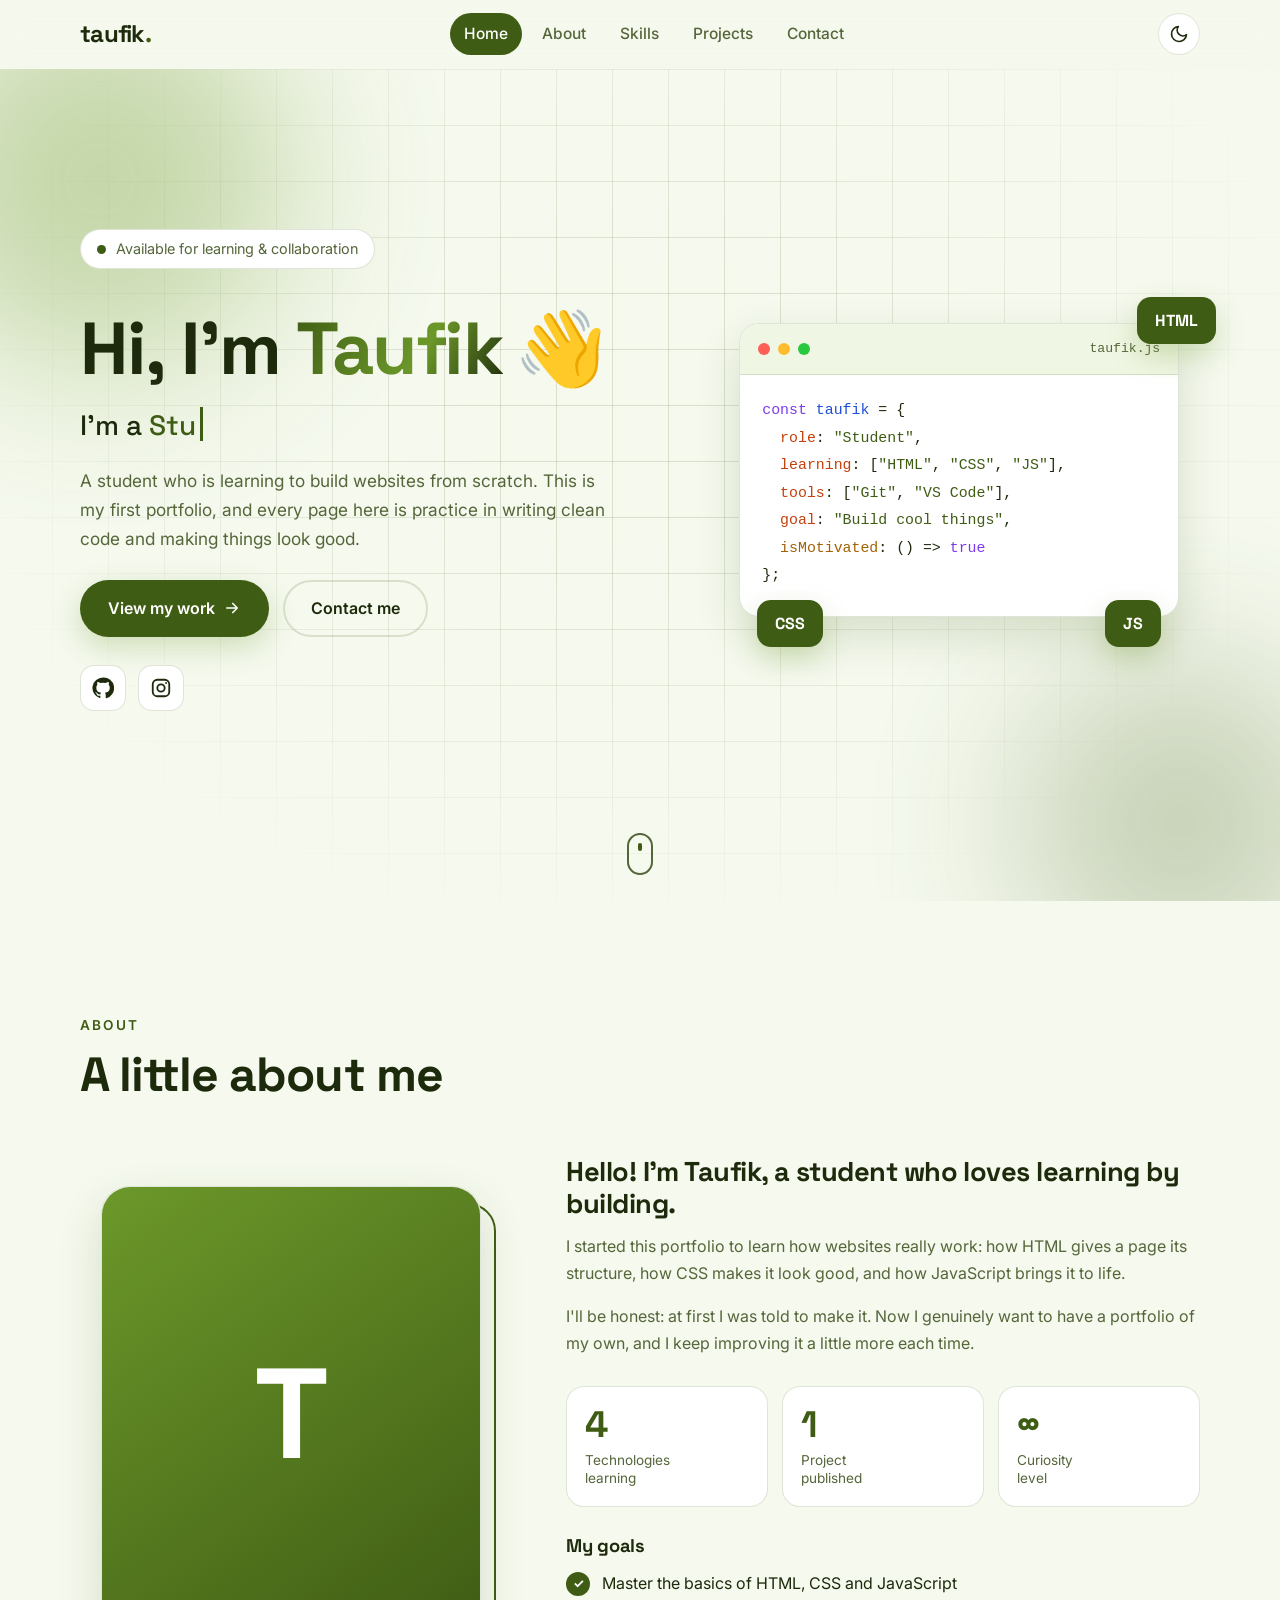
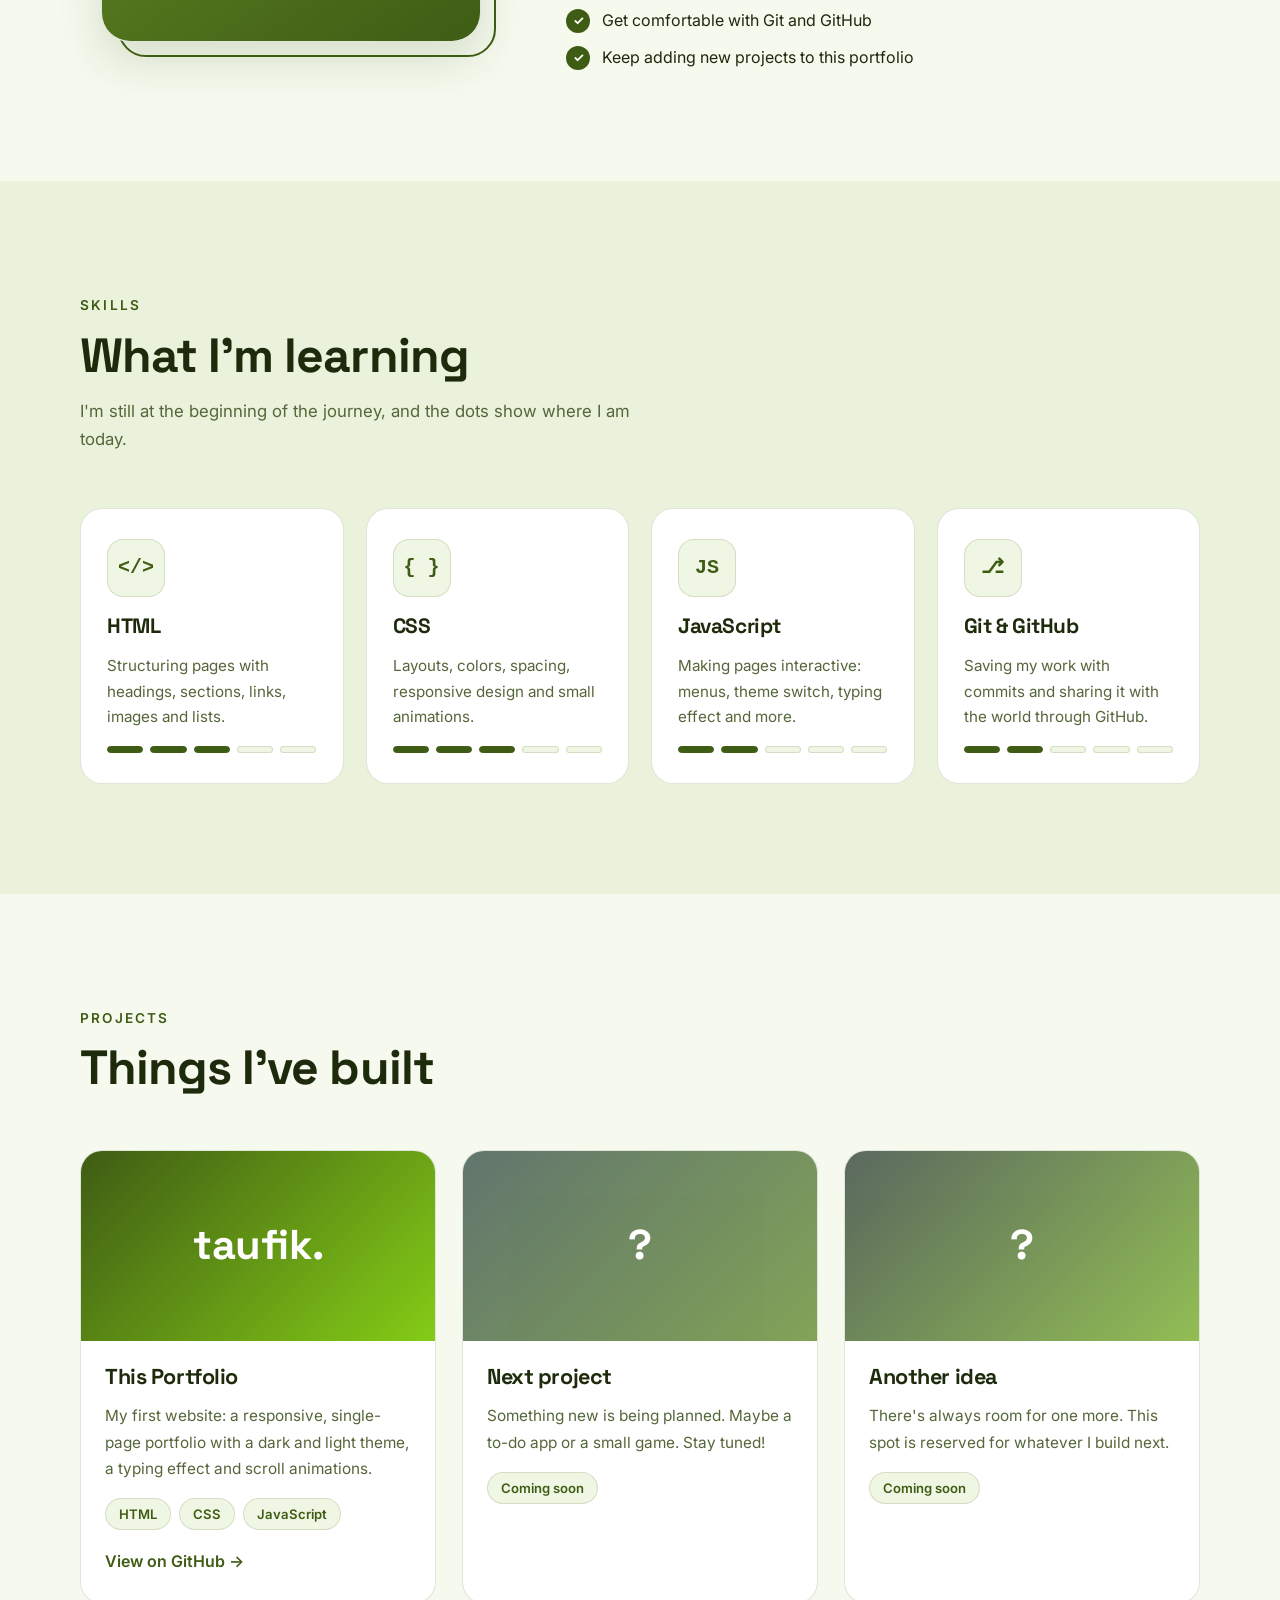
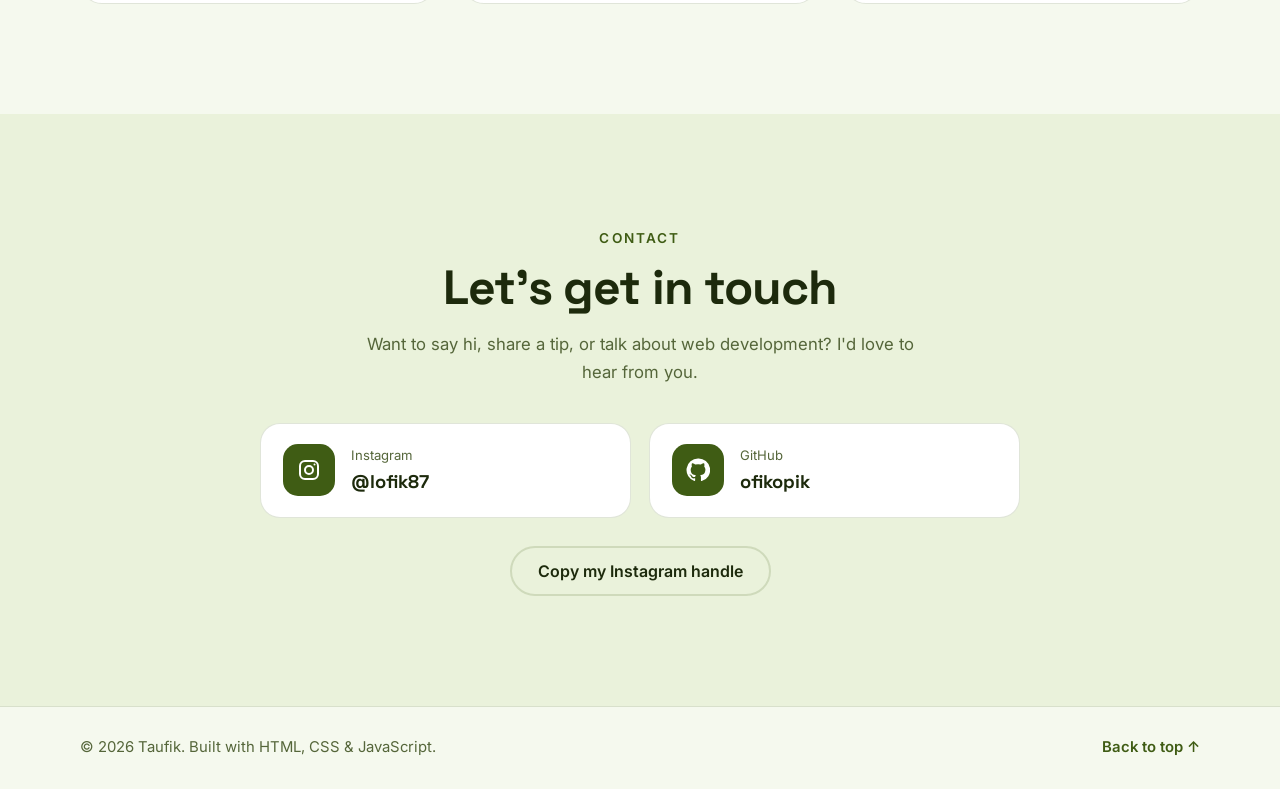
==== index.html @ 2d00301d "Redesign portfolio as a modern single page in English - New sections: Home, About, Skills, Projects," ====
<!DOCTYPE html>
<html lang="en" data-theme="dark">
<head>
    <meta charset="UTF-8">
    <meta name="viewport" content="width=device-width, initial-scale=1.0">
    <meta name="description" content="Taufik's portfolio: a student learning web development with HTML, CSS and JavaScript.">
    <meta name="theme-color" content="#0b1409">
    <title>Taufik | Portfolio</title>

    <link rel="icon" href="data:image/svg+xml,%3Csvg xmlns='http://www.w3.org/2000/svg' viewBox='0 0 100 100'%3E%3Crect width='100' height='100' rx='24' fill='%236c982a'/%3E%3Ctext x='50' y='68' font-size='58' font-family='Arial' font-weight='700' text-anchor='middle' fill='white'%3ET%3C/text%3E%3C/svg%3E">

    <link rel="preconnect" href="https://fonts.googleapis.com">
    <link rel="preconnect" href="https://fonts.gstatic.com" crossorigin>
    <link href="https://fonts.googleapis.com/css2?family=Inter:wght@400;500;600&family=Space+Grotesk:wght@500;600;700&display=swap" rel="stylesheet">

    <!-- Set the saved theme before the page paints, so it does not flash -->
    <script>
        (function () {
            try {
                var saved = localStorage.getItem("theme");
                var prefersLight = window.matchMedia("(prefers-color-scheme: light)").matches;
                var theme = saved || (prefersLight ? "light" : "dark");
                document.documentElement.setAttribute("data-theme", theme);
            } catch (e) {}
        })();
    </script>

    <link rel="stylesheet" href="style.css">
</head>
<body>
    <div class="progress" id="progress" aria-hidden="true"></div>

    <!-- ============ NAVBAR ============ -->
    <header class="navbar" id="navbar">
        <div class="container nav-inner">
            <a href="#home" class="logo">taufik<span>.</span></a>

            <nav class="nav-links" id="navLinks" aria-label="Main navigation">
                <a href="#home" class="nav-link">Home</a>
                <a href="#about" class="nav-link">About</a>
                <a href="#skills" class="nav-link">Skills</a>
                <a href="#projects" class="nav-link">Projects</a>
                <a href="#contact" class="nav-link">Contact</a>
            </nav>

            <div class="nav-actions">
                <button class="icon-btn" id="themeToggle" type="button" aria-label="Switch between dark and light theme">
                    <svg class="icon-sun" viewBox="0 0 24 24" width="20" height="20" fill="none" stroke="currentColor" stroke-width="2" stroke-linecap="round" aria-hidden="true"><circle cx="12" cy="12" r="4"/><path d="M12 2v2M12 20v2M4.9 4.9l1.4 1.4M17.7 17.7l1.4 1.4M2 12h2M20 12h2M4.9 19.1l1.4-1.4M17.7 6.3l1.4-1.4"/></svg>
                    <svg class="icon-moon" viewBox="0 0 24 24" width="20" height="20" fill="none" stroke="currentColor" stroke-width="2" stroke-linecap="round" stroke-linejoin="round" aria-hidden="true"><path d="M21 12.8A9 9 0 1 1 11.2 3a7 7 0 0 0 9.8 9.8z"/></svg>
                </button>
                <button class="icon-btn menu-btn" id="menuBtn" type="button" aria-label="Open menu" aria-expanded="false" aria-controls="navLinks">
                    <span></span><span></span><span></span>
                </button>
            </div>
        </div>
    </header>

    <main>
        <!-- ============ HOME ============ -->
        <section class="hero" id="home">
            <div class="blob blob-1" aria-hidden="true"></div>
            <div class="blob blob-2" aria-hidden="true"></div>

            <div class="container hero-grid">
                <div class="hero-text">
                    <p class="eyebrow reveal"><span class="dot"></span> Available for learning &amp; collaboration</p>
                    <h1 class="reveal" style="--d: .08s">Hi, I'm <span class="grad">Taufik</span><span class="wave" aria-hidden="true">👋</span></h1>
                    <p class="typing-line reveal" style="--d: .16s">
                        I'm a <span class="typed" id="typed" aria-live="off"></span><span class="caret" aria-hidden="true"></span>
                    </p>
                    <p class="lead reveal" style="--d: .24s">
                        A student who is learning to build websites from scratch. This is my first portfolio,
                        and every page here is practice in writing clean code and making things look good.
                    </p>
                    <div class="hero-btns reveal" style="--d: .32s">
                        <a href="#projects" class="btn btn-primary">View my work
                            <svg viewBox="0 0 24 24" width="18" height="18" fill="none" stroke="currentColor" stroke-width="2.2" stroke-linecap="round" stroke-linejoin="round" aria-hidden="true"><path d="M5 12h14M13 6l6 6-6 6"/></svg>
                        </a>
                        <a href="#contact" class="btn btn-ghost">Contact me</a>
                    </div>
                    <div class="socials reveal" style="--d: .4s">
                        <a href="https://github.com/ofikopik" target="_blank" rel="noopener" aria-label="GitHub">
                            <svg viewBox="0 0 24 24" width="22" height="22" fill="currentColor" aria-hidden="true"><path d="M12 .5a11.5 11.5 0 0 0-3.64 22.41c.58.1.79-.25.79-.56v-2c-3.2.7-3.88-1.37-3.88-1.37-.52-1.33-1.28-1.69-1.28-1.69-1.04-.71.08-.7.08-.7 1.16.08 1.77 1.19 1.77 1.19 1.03 1.76 2.7 1.25 3.36.96.1-.75.4-1.25.73-1.54-2.55-.29-5.24-1.28-5.24-5.69 0-1.26.45-2.28 1.19-3.09-.12-.29-.52-1.46.11-3.05 0 0 .97-.31 3.17 1.18a11 11 0 0 1 5.77 0c2.2-1.49 3.17-1.18 3.17-1.18.63 1.59.23 2.76.11 3.05.74.81 1.19 1.83 1.19 3.09 0 4.42-2.69 5.39-5.25 5.68.41.36.78 1.06.78 2.14v3.17c0 .31.21.67.8.56A11.5 11.5 0 0 0 12 .5z"/></svg>
                        </a>
                        <a href="https://www.instagram.com/lofik87" target="_blank" rel="noopener" aria-label="Instagram">
                            <svg viewBox="0 0 24 24" width="22" height="22" fill="none" stroke="currentColor" stroke-width="2" stroke-linecap="round" stroke-linejoin="round" aria-hidden="true"><rect x="3" y="3" width="18" height="18" rx="5"/><circle cx="12" cy="12" r="4"/><circle cx="17.5" cy="6.5" r="1" fill="currentColor" stroke="none"/></svg>
                        </a>
                    </div>
                </div>

                <div class="hero-visual reveal" style="--d: .2s" aria-hidden="true">
                    <div class="code-card">
                        <div class="code-bar">
                            <i></i><i></i><i></i>
                            <span>taufik.js</span>
                        </div>
<pre><code><span class="c-k">const</span> <span class="c-v">taufik</span> = {
  <span class="c-p">role</span>: <span class="c-s">"Student"</span>,
  <span class="c-p">learning</span>: [<span class="c-s">"HTML"</span>, <span class="c-s">"CSS"</span>, <span class="c-s">"JS"</span>],
  <span class="c-p">tools</span>: [<span class="c-s">"Git"</span>, <span class="c-s">"VS Code"</span>],
  <span class="c-p">goal</span>: <span class="c-s">"Build cool things"</span>,
  <span class="c-f">isMotivated</span>: () =&gt; <span class="c-k">true</span>
};</code></pre>
                    </div>
                    <div class="chip chip-1">HTML</div>
                    <div class="chip chip-2">CSS</div>
                    <div class="chip chip-3">JS</div>
                </div>
            </div>

            <a href="#about" class="scroll-hint" aria-label="Scroll to About section">
                <span></span>
            </a>
        </section>

        <!-- ============ ABOUT ============ -->
        <section class="section" id="about">
            <div class="container">
                <header class="section-head reveal">
                    <p class="kicker">About</p>
                    <h2>A little about me</h2>
                </header>

                <div class="about-grid">
                    <div class="about-photo reveal">
                        <div class="photo-frame">
                            <img src="images/taufik.jpeg" alt="Photo of Taufik" id="profilePhoto" width="400" height="480">
                            <div class="photo-fallback" aria-hidden="true">T</div>
                        </div>
                    </div>

                    <div class="about-text reveal" style="--d: .1s">
                        <h3>Hello! I'm Taufik, a student who loves learning by building.</h3>
                        <p>
                            I started this portfolio to learn how websites really work: how HTML gives a page
                            its structure, how CSS makes it look good, and how JavaScript brings it to life.
                        </p>
                        <p>
                            I'll be honest: at first I was told to make it. Now I genuinely want to have a portfolio
                            of my own, and I keep improving it a little more each time.
                        </p>

                        <div class="stats">
                            <div class="stat">
                                <strong data-count="4">0</strong>
                                <span>Technologies<br>learning</span>
                            </div>
                            <div class="stat">
                                <strong data-count="1">0</strong>
                                <span>Project<br>published</span>
                            </div>
                            <div class="stat">
                                <strong>∞</strong>
                                <span>Curiosity<br>level</span>
                            </div>
                        </div>

                        <h4>My goals</h4>
                        <ul class="goals">
                            <li><span class="check">✓</span> Master the basics of HTML, CSS and JavaScript</li>
                            <li><span class="check">✓</span> Get comfortable with Git and GitHub</li>
                            <li><span class="check">✓</span> Keep adding new projects to this portfolio</li>
                        </ul>
                    </div>
                </div>
            </div>
        </section>

        <!-- ============ SKILLS ============ -->
        <section class="section alt" id="skills">
            <div class="container">
                <header class="section-head reveal">
                    <p class="kicker">Skills</p>
                    <h2>What I'm learning</h2>
                    <p class="section-sub">I'm still at the beginning of the journey, and the dots show where I am today.</p>
                </header>

                <div class="skills-grid">
                    <article class="skill-card reveal">
                        <div class="skill-icon">&lt;/&gt;</div>
                        <h3>HTML</h3>
                        <p>Structuring pages with headings, sections, links, images and lists.</p>
                        <div class="level" role="img" aria-label="Level 3 out of 5">
                            <i class="on"></i><i class="on"></i><i class="on"></i><i></i><i></i>
                        </div>
                    </article>
                    <article class="skill-card reveal" style="--d: .08s">
                        <div class="skill-icon">{ }</div>
                        <h3>CSS</h3>
                        <p>Layouts, colors, spacing, responsive design and small animations.</p>
                        <div class="level" role="img" aria-label="Level 3 out of 5">
                            <i class="on"></i><i class="on"></i><i class="on"></i><i></i><i></i>
                        </div>
                    </article>
                    <article class="skill-card reveal" style="--d: .16s">
                        <div class="skill-icon">JS</div>
                        <h3>JavaScript</h3>
                        <p>Making pages interactive: menus, theme switch, typing effect and more.</p>
                        <div class="level" role="img" aria-label="Level 2 out of 5">
                            <i class="on"></i><i class="on"></i><i></i><i></i><i></i>
                        </div>
                    </article>
                    <article class="skill-card reveal" style="--d: .24s">
                        <div class="skill-icon">⎇</div>
                        <h3>Git &amp; GitHub</h3>
                        <p>Saving my work with commits and sharing it with the world through GitHub.</p>
                        <div class="level" role="img" aria-label="Level 2 out of 5">
                            <i class="on"></i><i class="on"></i><i></i><i></i><i></i>
                        </div>
                    </article>
                </div>
            </div>
        </section>

        <!-- ============ PROJECTS ============ -->
        <section class="section" id="projects">
            <div class="container">
                <header class="section-head reveal">
                    <p class="kicker">Projects</p>
                    <h2>Things I've built</h2>
                </header>

                <div class="projects-grid">
                    <article class="project-card reveal">
                        <div class="project-thumb thumb-1" aria-hidden="true">
                            <span>taufik.</span>
                        </div>
                        <div class="project-body">
                            <h3>This Portfolio</h3>
                            <p>My first website: a responsive, single-page portfolio with a dark and light theme, a typing effect and scroll animations.</p>
                            <ul class="tags">
                                <li>HTML</li><li>CSS</li><li>JavaScript</li>
                            </ul>
                            <a class="link-arrow" href="https://github.com/ofikopik/latihan-membuat-portofolio-sediri" target="_blank" rel="noopener">
                                View on GitHub <span aria-hidden="true">→</span>
                            </a>
                        </div>
                    </article>

                    <article class="project-card soon reveal" style="--d: .1s">
                        <div class="project-thumb thumb-2" aria-hidden="true"><span>?</span></div>
                        <div class="project-body">
                            <h3>Next project</h3>
                            <p>Something new is being planned. Maybe a to-do app or a small game. Stay tuned!</p>
                            <ul class="tags"><li>Coming soon</li></ul>
                        </div>
                    </article>

                    <article class="project-card soon reveal" style="--d: .2s">
                        <div class="project-thumb thumb-3" aria-hidden="true"><span>?</span></div>
                        <div class="project-body">
                            <h3>Another idea</h3>
                            <p>There's always room for one more. This spot is reserved for whatever I build next.</p>
                            <ul class="tags"><li>Coming soon</li></ul>
                        </div>
                    </article>
                </div>
            </div>
        </section>

        <!-- ============ CONTACT ============ -->
        <section class="section alt" id="contact">
            <div class="container">
                <div class="contact-box reveal">
                    <p class="kicker">Contact</p>
                    <h2>Let's get in touch</h2>
                    <p class="section-sub">Want to say hi, share a tip, or talk about web development? I'd love to hear from you.</p>

                    <div class="contact-cards">
                        <a class="contact-card" href="https://www.instagram.com/lofik87" target="_blank" rel="noopener">
                            <span class="contact-ico">
                                <svg viewBox="0 0 24 24" width="24" height="24" fill="none" stroke="currentColor" stroke-width="2" stroke-linecap="round" stroke-linejoin="round" aria-hidden="true"><rect x="3" y="3" width="18" height="18" rx="5"/><circle cx="12" cy="12" r="4"/><circle cx="17.5" cy="6.5" r="1" fill="currentColor" stroke="none"/></svg>
                            </span>
                            <span><small>Instagram</small><strong>@lofik87</strong></span>
                        </a>
                        <a class="contact-card" href="https://github.com/ofikopik" target="_blank" rel="noopener">
                            <span class="contact-ico">
                                <svg viewBox="0 0 24 24" width="24" height="24" fill="currentColor" aria-hidden="true"><path d="M12 .5a11.5 11.5 0 0 0-3.64 22.41c.58.1.79-.25.79-.56v-2c-3.2.7-3.88-1.37-3.88-1.37-.52-1.33-1.28-1.69-1.28-1.69-1.04-.71.08-.7.08-.7 1.16.08 1.77 1.19 1.77 1.19 1.03 1.76 2.7 1.25 3.36.96.1-.75.4-1.25.73-1.54-2.55-.29-5.24-1.28-5.24-5.69 0-1.26.45-2.28 1.19-3.09-.12-.29-.52-1.46.11-3.05 0 0 .97-.31 3.17 1.18a11 11 0 0 1 5.77 0c2.2-1.49 3.17-1.18 3.17-1.18.63 1.59.23 2.76.11 3.05.74.81 1.19 1.83 1.19 3.09 0 4.42-2.69 5.39-5.25 5.68.41.36.78 1.06.78 2.14v3.17c0 .31.21.67.8.56A11.5 11.5 0 0 0 12 .5z"/></svg>
                            </span>
                            <span><small>GitHub</small><strong>ofikopik</strong></span>
                        </a>
                    </div>

                    <button class="btn btn-ghost" id="copyBtn" type="button" data-copy="@lofik87">Copy my Instagram handle</button>
                </div>
            </div>
        </section>
    </main>

    <!-- ============ FOOTER ============ -->
    <footer class="footer">
        <div class="container footer-inner">
            <p>© <span id="year">2026</span> Taufik. Built with HTML, CSS &amp; JavaScript.</p>
            <a href="#home">Back to top ↑</a>
        </div>
    </footer>

    <button class="to-top" id="toTop" type="button" aria-label="Back to top">↑</button>
    <div class="toast" id="toast" role="status" aria-live="polite"></div>

    <script src="script.js"></script>
</body>
</html>
---- style.css ----
/* =========================================================
   Taufik's Portfolio - style.css
   Edit the colors in :root to change the whole look.
   ========================================================= */

/* ---------- Theme colors ---------- */
:root,
:root[data-theme="dark"] {
    --bg: #0b1409;
    --bg-alt: #0f1a0d;
    --surface: #142111;
    --surface-2: #1a2b16;
    --border: rgba(163, 230, 53, 0.14);
    --text: #e9f1dd;
    --muted: #9db387;
    --accent: #a3e635;
    --accent-strong: #84cc16;
    --on-accent: #10200a;
    --shadow: 0 18px 50px rgba(0, 0, 0, 0.45);
    --glow: rgba(163, 230, 53, 0.22);
    color-scheme: dark;
}

:root[data-theme="light"] {
    --bg: #f5f9ee;
    --bg-alt: #eaf2db;
    --surface: #ffffff;
    --surface-2: #f0f6e4;
    --border: rgba(63, 92, 20, 0.16);
    --text: #1d2a0c;
    --muted: #55663a;
    --accent: #3f5c14;
    --accent-strong: #6c982a;
    --on-accent: #ffffff;
    --shadow: 0 18px 44px rgba(63, 92, 20, 0.16);
    --glow: rgba(108, 152, 42, 0.28);
    color-scheme: light;
}

/* ---------- Base ---------- */
*,
*::before,
*::after {
    box-sizing: border-box;
}

html {
    scroll-behavior: smooth;
    scroll-padding-top: 76px;
}

body {
    margin: 0;
    font-family: "Inter", system-ui, -apple-system, "Segoe UI", Arial, sans-serif;
    background: var(--bg);
    color: var(--text);
    line-height: 1.7;
    transition: background 0.3s, color 0.3s;
    overflow-x: hidden;
}

h1, h2, h3, h4 {
    font-family: "Space Grotesk", "Inter", system-ui, sans-serif;
    line-height: 1.15;
    margin: 0 0 14px;
    letter-spacing: -0.02em;
}

p { margin: 0 0 16px; }
a { color: inherit; }
img { max-width: 100%; display: block; }

.container {
    width: min(1120px, 100% - 40px);
    margin-inline: auto;
}

:focus-visible {
    outline: 3px solid var(--accent);
    outline-offset: 3px;
    border-radius: 6px;
}

/* ---------- Scroll progress ---------- */
.progress {
    position: fixed;
    top: 0;
    left: 0;
    height: 3px;
    width: 0;
    background: linear-gradient(90deg, var(--accent-strong), var(--accent));
    z-index: 100;
}

/* ---------- Navbar ---------- */
.navbar {
    position: sticky;
    top: 0;
    z-index: 50;
    background: color-mix(in srgb, var(--bg) 78%, transparent);
    backdrop-filter: blur(14px);
    -webkit-backdrop-filter: blur(14px);
    border-bottom: 1px solid transparent;
    transition: border-color 0.3s, box-shadow 0.3s;
}

.navbar.scrolled {
    border-bottom-color: var(--border);
    box-shadow: 0 8px 30px rgba(0, 0, 0, 0.12);
}

.nav-inner {
    display: flex;
    align-items: center;
    justify-content: space-between;
    height: 68px;
}

.logo {
    font-family: "Space Grotesk", sans-serif;
    font-size: 1.5rem;
    font-weight: 700;
    text-decoration: none;
    letter-spacing: -0.03em;
}

.logo span { color: var(--accent); }

.nav-links {
    display: flex;
    gap: 6px;
}

.nav-link {
    position: relative;
    text-decoration: none;
    color: var(--muted);
    font-weight: 500;
    font-size: 0.97rem;
    padding: 8px 14px;
    border-radius: 999px;
    transition: color 0.2s, background 0.2s;
}

.nav-link:hover { color: var(--text); }

.nav-link.active {
    color: var(--on-accent);
    background: var(--accent);
}

.nav-actions {
    display: flex;
    align-items: center;
    gap: 8px;
}

.icon-btn {
    width: 42px;
    height: 42px;
    display: grid;
    place-items: center;
    border-radius: 50%;
    border: 1px solid var(--border);
    background: var(--surface);
    color: var(--text);
    cursor: pointer;
    transition: transform 0.2s, background 0.2s;
}

.icon-btn:hover { transform: rotate(12deg) scale(1.06); }

[data-theme="dark"] .icon-moon,
[data-theme="light"] .icon-sun { display: none; }

.menu-btn {
    display: none;
    flex-direction: column;
    gap: 4px;
    padding: 0;
}

.menu-btn span {
    display: block;
    width: 18px;
    height: 2px;
    background: currentColor;
    border-radius: 2px;
    transition: transform 0.3s, opacity 0.3s;
}

.menu-btn[aria-expanded="true"] span:nth-child(1) { transform: translateY(6px) rotate(45deg); }
.menu-btn[aria-expanded="true"] span:nth-child(2) { opacity: 0; }
.menu-btn[aria-expanded="true"] span:nth-child(3) { transform: translateY(-6px) rotate(-45deg); }

/* ---------- Buttons ---------- */
.btn {
    display: inline-flex;
    align-items: center;
    gap: 8px;
    padding: 13px 26px;
    border-radius: 999px;
    font-weight: 600;
    font-size: 1rem;
    text-decoration: none;
    border: 2px solid transparent;
    cursor: pointer;
    font-family: inherit;
    transition: transform 0.2s, box-shadow 0.2s, background 0.2s;
}

.btn:hover { transform: translateY(-3px); }

.btn-primary {
    background: var(--accent);
    color: var(--on-accent);
    box-shadow: 0 10px 28px var(--glow);
}

.btn-primary:hover { box-shadow: 0 14px 34px var(--glow); }

.btn-ghost {
    background: transparent;
    color: var(--text);
    border-color: var(--border);
}

.btn-ghost:hover { background: var(--surface); border-color: var(--accent); }

/* ---------- Hero ---------- */
.hero {
    position: relative;
    min-height: calc(100vh - 68px);
    display: flex;
    align-items: center;
    padding: 60px 0 90px;
    overflow: hidden;
    background-image:
        linear-gradient(var(--border) 1px, transparent 1px),
        linear-gradient(90deg, var(--border) 1px, transparent 1px);
    background-size: 56px 56px;
    background-position: center top;
}

.hero::before {
    content: "";
    position: absolute;
    inset: 0;
    background: radial-gradient(ellipse at 50% 40%, transparent 20%, var(--bg) 78%);
    pointer-events: none;
}

.blob {
    position: absolute;
    border-radius: 50%;
    filter: blur(80px);
    opacity: 0.55;
    animation: drift 14s ease-in-out infinite alternate;
}

.blob-1 { width: 380px; height: 380px; background: var(--accent-strong); top: -80px; left: -90px; opacity: 0.35; }
.blob-2 { width: 320px; height: 320px; background: var(--accent); bottom: -80px; right: -60px; opacity: 0.25; animation-delay: -6s; }

@keyframes drift {
    from { transform: translate(0, 0) scale(1); }
    to   { transform: translate(40px, 30px) scale(1.12); }
}

.hero-grid {
    position: relative;
    z-index: 1;
    display: grid;
    grid-template-columns: 1.1fr 0.9fr;
    gap: 50px;
    align-items: center;
}

.eyebrow {
    display: inline-flex;
    align-items: center;
    gap: 10px;
    padding: 7px 16px;
    border-radius: 999px;
    background: var(--surface);
    border: 1px solid var(--border);
    font-size: 0.9rem;
    color: var(--muted);
}

.dot {
    width: 9px;
    height: 9px;
    border-radius: 50%;
    background: var(--accent);
    box-shadow: 0 0 0 0 var(--glow);
    animation: pulse 2s infinite;
}

@keyframes pulse {
    70%  { box-shadow: 0 0 0 10px transparent; }
    100% { box-shadow: 0 0 0 0 transparent; }
}

.hero h1 {
    font-size: clamp(2.6rem, 6.4vw, 4.6rem);
    margin: 22px 0 10px;
}

.grad {
    background: linear-gradient(120deg, var(--accent), var(--accent-strong) 60%, var(--text));
    -webkit-background-clip: text;
    background-clip: text;
    -webkit-text-fill-color: transparent;
}

.wave {
    display: inline-block;
    margin-left: 12px;
    transform-origin: 70% 70%;
    animation: wave 2.4s ease-in-out infinite;
}

@keyframes wave {
    0%, 60%, 100% { transform: rotate(0); }
    10%, 30% { transform: rotate(16deg); }
    20%, 40% { transform: rotate(-10deg); }
    50% { transform: rotate(10deg); }
}

.typing-line {
    font-family: "Space Grotesk", sans-serif;
    font-size: clamp(1.25rem, 3vw, 1.75rem);
    font-weight: 500;
    min-height: 2.2rem;
}

.typed { color: var(--accent); }

.caret {
    display: inline-block;
    width: 3px;
    height: 1.2em;
    margin-left: 4px;
    vertical-align: -0.2em;
    background: var(--accent);
    animation: blink 1s steps(1) infinite;
}

@keyframes blink { 50% { opacity: 0; } }

.lead {
    max-width: 540px;
    color: var(--muted);
    font-size: 1.08rem;
}

.hero-btns {
    display: flex;
    flex-wrap: wrap;
    gap: 14px;
    margin: 26px 0 28px;
}

.socials { display: flex; gap: 12px; }

.socials a {
    width: 46px;
    height: 46px;
    display: grid;
    place-items: center;
    border-radius: 14px;
    background: var(--surface);
    border: 1px solid var(--border);
    color: var(--text);
    transition: transform 0.2s, color 0.2s, border-color 0.2s;
}

.socials a:hover {
    transform: translateY(-4px);
    color: var(--accent);
    border-color: var(--accent);
}

/* Hero visual: code card */
.hero-visual {
    position: relative;
    display: grid;
    place-items: center;
}

.code-card {
    width: min(440px, 100%);
    background: var(--surface);
    border: 1px solid var(--border);
    border-radius: 20px;
    box-shadow: var(--shadow);
    overflow: hidden;
    animation: float 6s ease-in-out infinite;
}

@keyframes float {
    50% { transform: translateY(-14px); }
}

.code-bar {
    display: flex;
    align-items: center;
    gap: 8px;
    padding: 14px 18px;
    background: var(--surface-2);
    border-bottom: 1px solid var(--border);
}

.code-bar i {
    width: 12px;
    height: 12px;
    border-radius: 50%;
    background: #ff5f57;
}
.code-bar i:nth-child(2) { background: #febc2e; }
.code-bar i:nth-child(3) { background: #28c840; }

.code-bar span {
    margin-left: auto;
    font-size: 0.82rem;
    color: var(--muted);
    font-family: ui-monospace, "SFMono-Regular", Consolas, monospace;
}

.code-card pre {
    margin: 0;
    padding: 22px 22px 26px;
    overflow-x: auto;
    font-family: ui-monospace, "SFMono-Regular", Consolas, monospace;
    font-size: 0.93rem;
    line-height: 1.85;
    color: var(--text);
}

.c-k { color: #c792ea; }
.c-v { color: #82aaff; }
.c-p { color: #f78c6c; }
.c-s { color: var(--accent); }
.c-f { color: #ffcb6b; }

[data-theme="light"] .c-k { color: #7c3aed; }
[data-theme="light"] .c-v { color: #1d4ed8; }
[data-theme="light"] .c-p { color: #c2410c; }
[data-theme="light"] .c-f { color: #a16207; }

.chip {
    position: absolute;
    padding: 10px 18px;
    border-radius: 14px;
    background: var(--accent);
    color: var(--on-accent);
    font-weight: 700;
    font-family: "Space Grotesk", sans-serif;
    box-shadow: 0 12px 28px var(--glow);
    animation: float 5s ease-in-out infinite;
}

.chip-1 { top: -26px; right: -16px; }
.chip-2 { bottom: -30px; left: 8%; animation-delay: -1.5s; }
.chip-3 { bottom: -30px; right: 8%; animation-delay: -3s; }

.scroll-hint {
    position: absolute;
    bottom: 26px;
    left: 50%;
    z-index: 1;
    width: 26px;
    height: 42px;
    margin-left: -13px;
    border: 2px solid var(--muted);
    border-radius: 14px;
}

.scroll-hint span {
    position: absolute;
    top: 8px;
    left: 50%;
    width: 4px;
    height: 8px;
    margin-left: -2px;
    background: var(--accent);
    border-radius: 2px;
    animation: scrollDot 1.8s infinite;
}

@keyframes scrollDot {
    0%   { transform: translateY(0); opacity: 1; }
    80%  { transform: translateY(14px); opacity: 0; }
    100% { opacity: 0; }
}

/* ---------- Sections ---------- */
.section { padding: 110px 0; }
.section.alt { background: var(--bg-alt); }

.section-head { margin-bottom: 54px; }

.kicker {
    display: inline-block;
    margin-bottom: 10px;
    font-size: 0.85rem;
    font-weight: 600;
    letter-spacing: 0.16em;
    text-transform: uppercase;
    color: var(--accent);
}

.section-head h2,
.contact-box h2 {
    font-size: clamp(2rem, 4.4vw, 3rem);
}

.section-sub {
    color: var(--muted);
    max-width: 560px;
    font-size: 1.05rem;
}

/* ---------- About ---------- */
.about-grid {
    display: grid;
    grid-template-columns: 0.8fr 1.2fr;
    gap: 64px;
    align-items: center;
}

.photo-frame {
    position: relative;
    width: min(380px, 100%);
    aspect-ratio: 5 / 6;
    margin-inline: auto;
    border-radius: 28px;
    background: var(--surface);
    border: 1px solid var(--border);
    box-shadow: var(--shadow);
}

.photo-frame::before {
    content: "";
    position: absolute;
    inset: 0;
    transform: translate(16px, 16px);
    border: 2px solid var(--accent);
    border-radius: 28px;
    z-index: -1;
    transition: transform 0.3s;
}

.photo-frame:hover::before { transform: translate(8px, 8px); }

.photo-frame img {
    width: 100%;
    height: 100%;
    object-fit: cover;
    border-radius: 28px;
}

.photo-fallback {
    display: none;
    position: absolute;
    inset: 0;
    place-items: center;
    border-radius: 28px;
    font-family: "Space Grotesk", sans-serif;
    font-size: 8rem;
    font-weight: 700;
    color: var(--on-accent);
    background: linear-gradient(145deg, var(--accent-strong), var(--accent));
}

.photo-frame.no-photo img { display: none; }
.photo-frame.no-photo .photo-fallback { display: grid; }

.about-text h3 { font-size: 1.7rem; }
.about-text p { color: var(--muted); }

.stats {
    display: grid;
    grid-template-columns: repeat(3, 1fr);
    gap: 14px;
    margin: 28px 0;
}

.stat {
    padding: 18px;
    background: var(--surface);
    border: 1px solid var(--border);
    border-radius: 18px;
    transition: transform 0.2s, border-color 0.2s;
}

.stat:hover { transform: translateY(-4px); border-color: var(--accent); }

.stat strong {
    display: block;
    font-family: "Space Grotesk", sans-serif;
    font-size: 2.3rem;
    line-height: 1.1;
    color: var(--accent);
}

.stat span {
    display: block;
    margin-top: 6px;
    font-size: 0.85rem;
    line-height: 1.35;
    color: var(--muted);
}

.about-text h4 { font-size: 1.15rem; margin-top: 8px; }

.goals {
    list-style: none;
    margin: 0;
    padding: 0;
    display: grid;
    gap: 10px;
}

.goals li {
    display: flex;
    gap: 12px;
    align-items: flex-start;
    color: var(--text);
}

.check {
    flex-shrink: 0;
    width: 24px;
    height: 24px;
    margin-top: 2px;
    display: grid;
    place-items: center;
    border-radius: 50%;
    background: var(--accent);
    color: var(--on-accent);
    font-size: 0.8rem;
    font-weight: 700;
}

/* ---------- Skills ---------- */
.skills-grid {
    display: grid;
    grid-template-columns: repeat(auto-fit, minmax(240px, 1fr));
    gap: 22px;
}

.skill-card {
    padding: 30px 26px;
    background: var(--surface);
    border: 1px solid var(--border);
    border-radius: 22px;
    transition: transform 0.25s, border-color 0.25s, box-shadow 0.25s;
}

.skill-card:hover {
    transform: translateY(-8px);
    border-color: var(--accent);
    box-shadow: var(--shadow);
}

.skill-icon {
    width: 58px;
    height: 58px;
    display: grid;
    place-items: center;
    margin-bottom: 18px;
    border-radius: 16px;
    background: var(--surface-2);
    border: 1px solid var(--border);
    color: var(--accent);
    font-family: ui-monospace, Consolas, monospace;
    font-size: 1.25rem;
    font-weight: 700;
}

.skill-card h3 { font-size: 1.3rem; }
.skill-card p { color: var(--muted); font-size: 0.95rem; }

.level { display: flex; gap: 7px; margin-top: 6px; }

.level i {
    width: 100%;
    height: 7px;
    border-radius: 99px;
    background: var(--surface-2);
    border: 1px solid var(--border);
}

.level i.on {
    background: var(--accent);
    border-color: var(--accent);
}

/* ---------- Projects ---------- */
.projects-grid {
    display: grid;
    grid-template-columns: repeat(auto-fit, minmax(290px, 1fr));
    gap: 26px;
}

.project-card {
    overflow: hidden;
    background: var(--surface);
    border: 1px solid var(--border);
    border-radius: 22px;
    transition: transform 0.25s, border-color 0.25s, box-shadow 0.25s;
}

.project-card:hover {
    transform: translateY(-8px);
    border-color: var(--accent);
    box-shadow: var(--shadow);
}

.project-thumb {
    height: 190px;
    display: grid;
    place-items: center;
    font-family: "Space Grotesk", sans-serif;
    font-size: 2.6rem;
    font-weight: 700;
    color: #fff;
}

.thumb-1 { background: linear-gradient(135deg, #3f5c14, #84cc16); }
.thumb-2 { background: linear-gradient(135deg, #1e3a2f, #4d7c0f); }
.thumb-3 { background: linear-gradient(135deg, #14281a, #65a30d); }

.project-card.soon .project-thumb { opacity: 0.7; }

.project-body { padding: 24px 24px 28px; }
.project-body h3 { font-size: 1.35rem; }
.project-body p { color: var(--muted); font-size: 0.96rem; }

.tags {
    display: flex;
    flex-wrap: wrap;
    gap: 8px;
    padding: 0;
    margin: 0 0 18px;
    list-style: none;
}

.tags li {
    padding: 4px 13px;
    border-radius: 99px;
    background: var(--surface-2);
    border: 1px solid var(--border);
    color: var(--accent);
    font-size: 0.82rem;
    font-weight: 600;
}

.link-arrow {
    font-weight: 600;
    text-decoration: none;
    color: var(--accent);
}

.link-arrow span { display: inline-block; transition: transform 0.2s; }
.link-arrow:hover span { transform: translateX(6px); }

/* ---------- Contact ---------- */
.contact-box {
    max-width: 760px;
    margin-inline: auto;
    text-align: center;
}

.contact-box .section-sub { margin-inline: auto; }

.contact-cards {
    display: grid;
    grid-template-columns: repeat(auto-fit, minmax(240px, 1fr));
    gap: 18px;
    margin: 36px 0 28px;
}

.contact-card {
    display: flex;
    align-items: center;
    gap: 16px;
    padding: 20px 22px;
    text-align: left;
    text-decoration: none;
    background: var(--surface);
    border: 1px solid var(--border);
    border-radius: 20px;
    transition: transform 0.2s, border-color 0.2s, box-shadow 0.2s;
}

.contact-card:hover {
    transform: translateY(-5px);
    border-color: var(--accent);
    box-shadow: var(--shadow);
}

.contact-ico {
    width: 52px;
    height: 52px;
    display: grid;
    place-items: center;
    flex-shrink: 0;
    border-radius: 15px;
    background: var(--accent);
    color: var(--on-accent);
}

.contact-card small {
    display: block;
    color: var(--muted);
    font-size: 0.82rem;
}

.contact-card strong {
    font-family: "Space Grotesk", sans-serif;
    font-size: 1.15rem;
}

/* ---------- Footer ---------- */
.footer {
    padding: 28px 0;
    border-top: 1px solid var(--border);
    color: var(--muted);
    font-size: 0.93rem;
}

.footer-inner {
    display: flex;
    flex-wrap: wrap;
    gap: 10px;
    align-items: center;
    justify-content: space-between;
}

.footer p { margin: 0; }
.footer a { text-decoration: none; color: var(--accent); font-weight: 600; }

/* ---------- Back to top + toast ---------- */
.to-top {
    position: fixed;
    right: 22px;
    bottom: 22px;
    width: 48px;
    height: 48px;
    border: none;
    border-radius: 50%;
    background: var(--accent);
    color: var(--on-accent);
    font-size: 1.3rem;
    font-weight: 700;
    cursor: pointer;
    box-shadow: 0 10px 26px var(--glow);
    opacity: 0;
    transform: translateY(20px);
    pointer-events: none;
    transition: opacity 0.3s, transform 0.3s;
    z-index: 40;
}

.to-top.show {
    opacity: 1;
    transform: none;
    pointer-events: auto;
}

.toast {
    position: fixed;
    left: 50%;
    bottom: 26px;
    transform: translate(-50%, 30px);
    padding: 12px 22px;
    border-radius: 999px;
    background: var(--text);
    color: var(--bg);
    font-weight: 600;
    font-size: 0.93rem;
    opacity: 0;
    pointer-events: none;
    transition: opacity 0.3s, transform 0.3s;
    z-index: 60;
}

.toast.show {
    opacity: 1;
    transform: translate(-50%, 0);
}

/* ---------- Scroll reveal ---------- */
.reveal {
    opacity: 0;
    transform: translateY(32px);
    transition: opacity 0.7s ease, transform 0.7s ease;
    transition-delay: var(--d, 0s);
}

.reveal.visible {
    opacity: 1;
    transform: none;
}

/* ---------- Responsive ---------- */
@media (max-width: 900px) {
    .hero-grid,
    .about-grid {
        grid-template-columns: 1fr;
    }

    .hero { padding-top: 40px; }
    .hero-visual { margin-top: 20px; }
    .about-grid { gap: 48px; }
    .section { padding: 84px 0; }
}

@media (max-width: 760px) {
    .menu-btn { display: flex; }

    .nav-links {
        position: absolute;
        top: 68px;
        left: 0;
        right: 0;
        flex-direction: column;
        gap: 4px;
        padding: 14px 20px 22px;
        background: var(--bg);
        border-bottom: 1px solid var(--border);
        box-shadow: 0 20px 30px rgba(0, 0, 0, 0.25);
        transform: translateY(-12px);
        opacity: 0;
        visibility: hidden;
        transition: opacity 0.25s, transform 0.25s, visibility 0.25s;
    }

    .nav-links.open {
        opacity: 1;
        transform: none;
        visibility: visible;
    }

    .nav-link { padding: 12px 16px; font-size: 1.05rem; }
}

@media (max-width: 480px) {
    .stats { grid-template-columns: 1fr; }
    .stat { display: flex; align-items: center; gap: 16px; }
    .stat span { margin-top: 0; }
    .scroll-hint { display: none; }
}

/* Respect people who prefer less motion */
@media (prefers-reduced-motion: reduce) {
    html { scroll-behavior: auto; }

    *,
    *::before,
    *::after {
        animation: none !important;
        transition-duration: 0.01ms !important;
    }

    .reveal { opacity: 1; transform: none; }
}
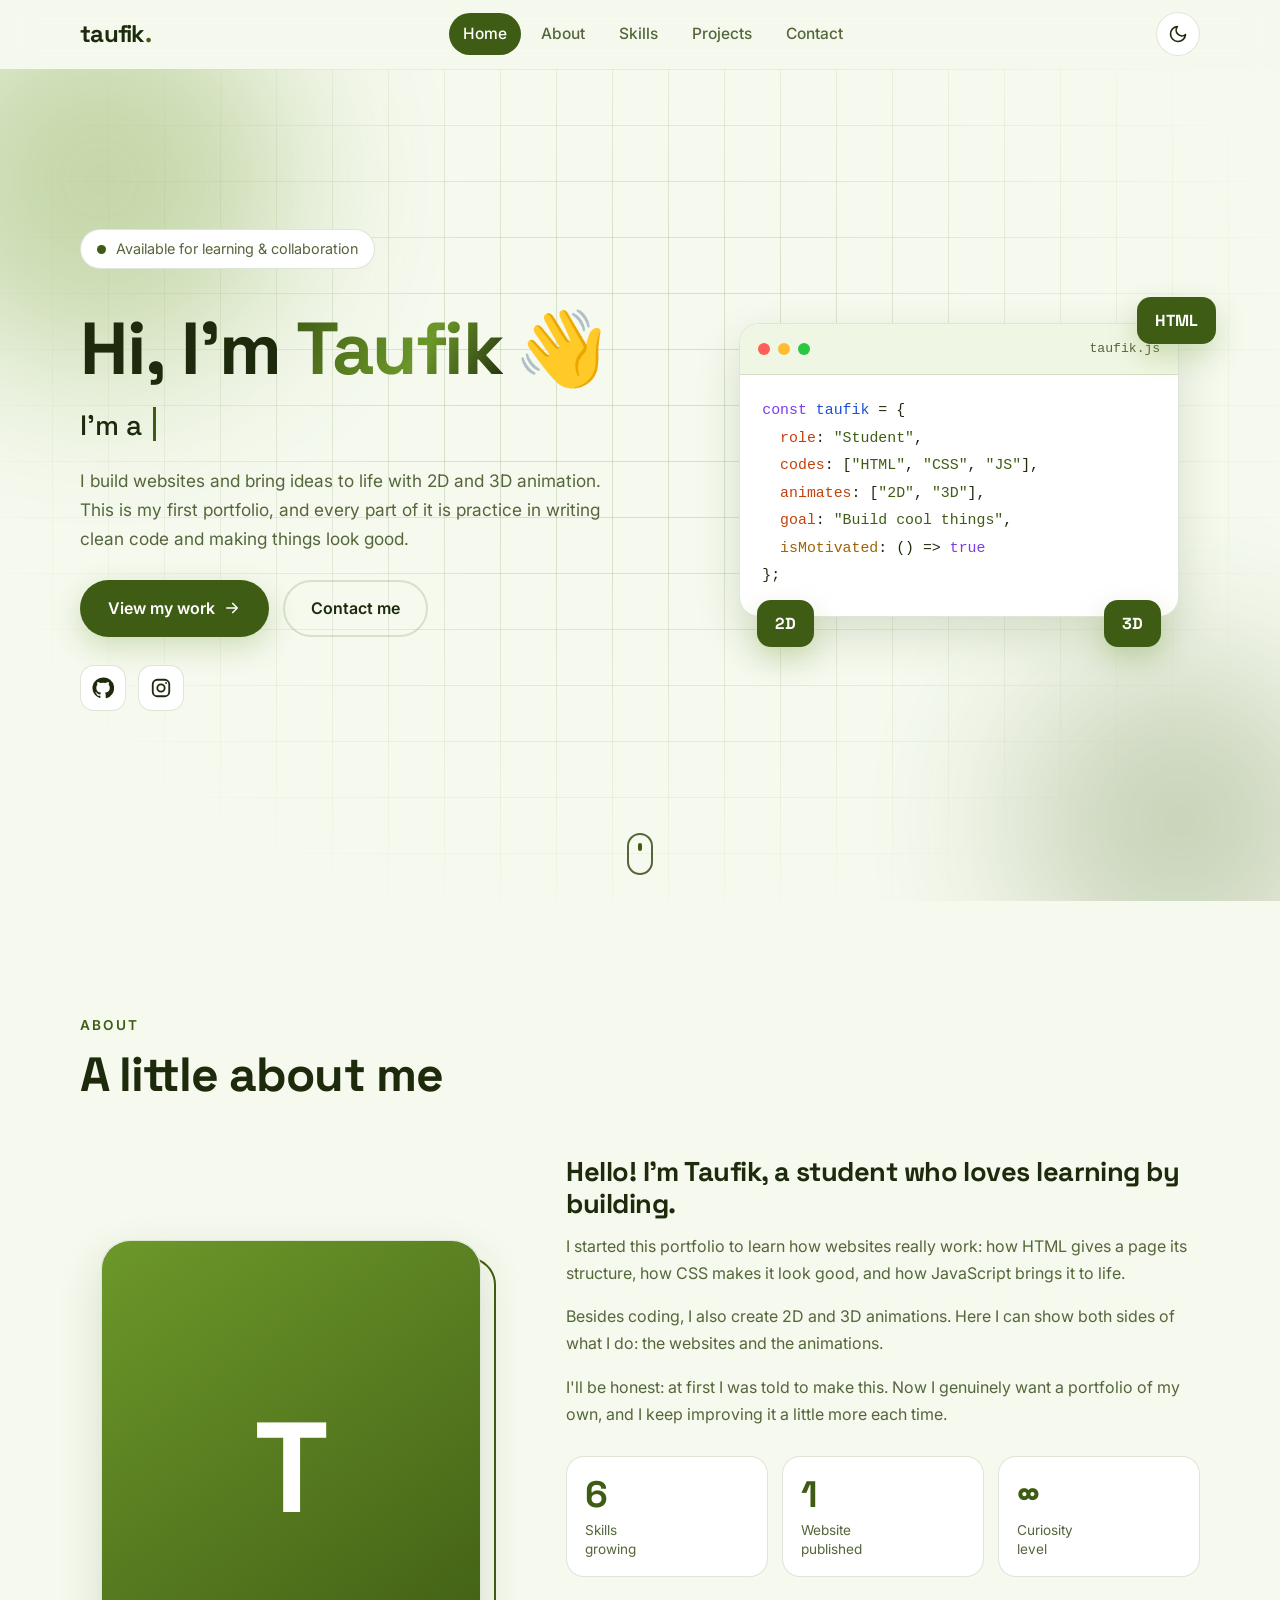
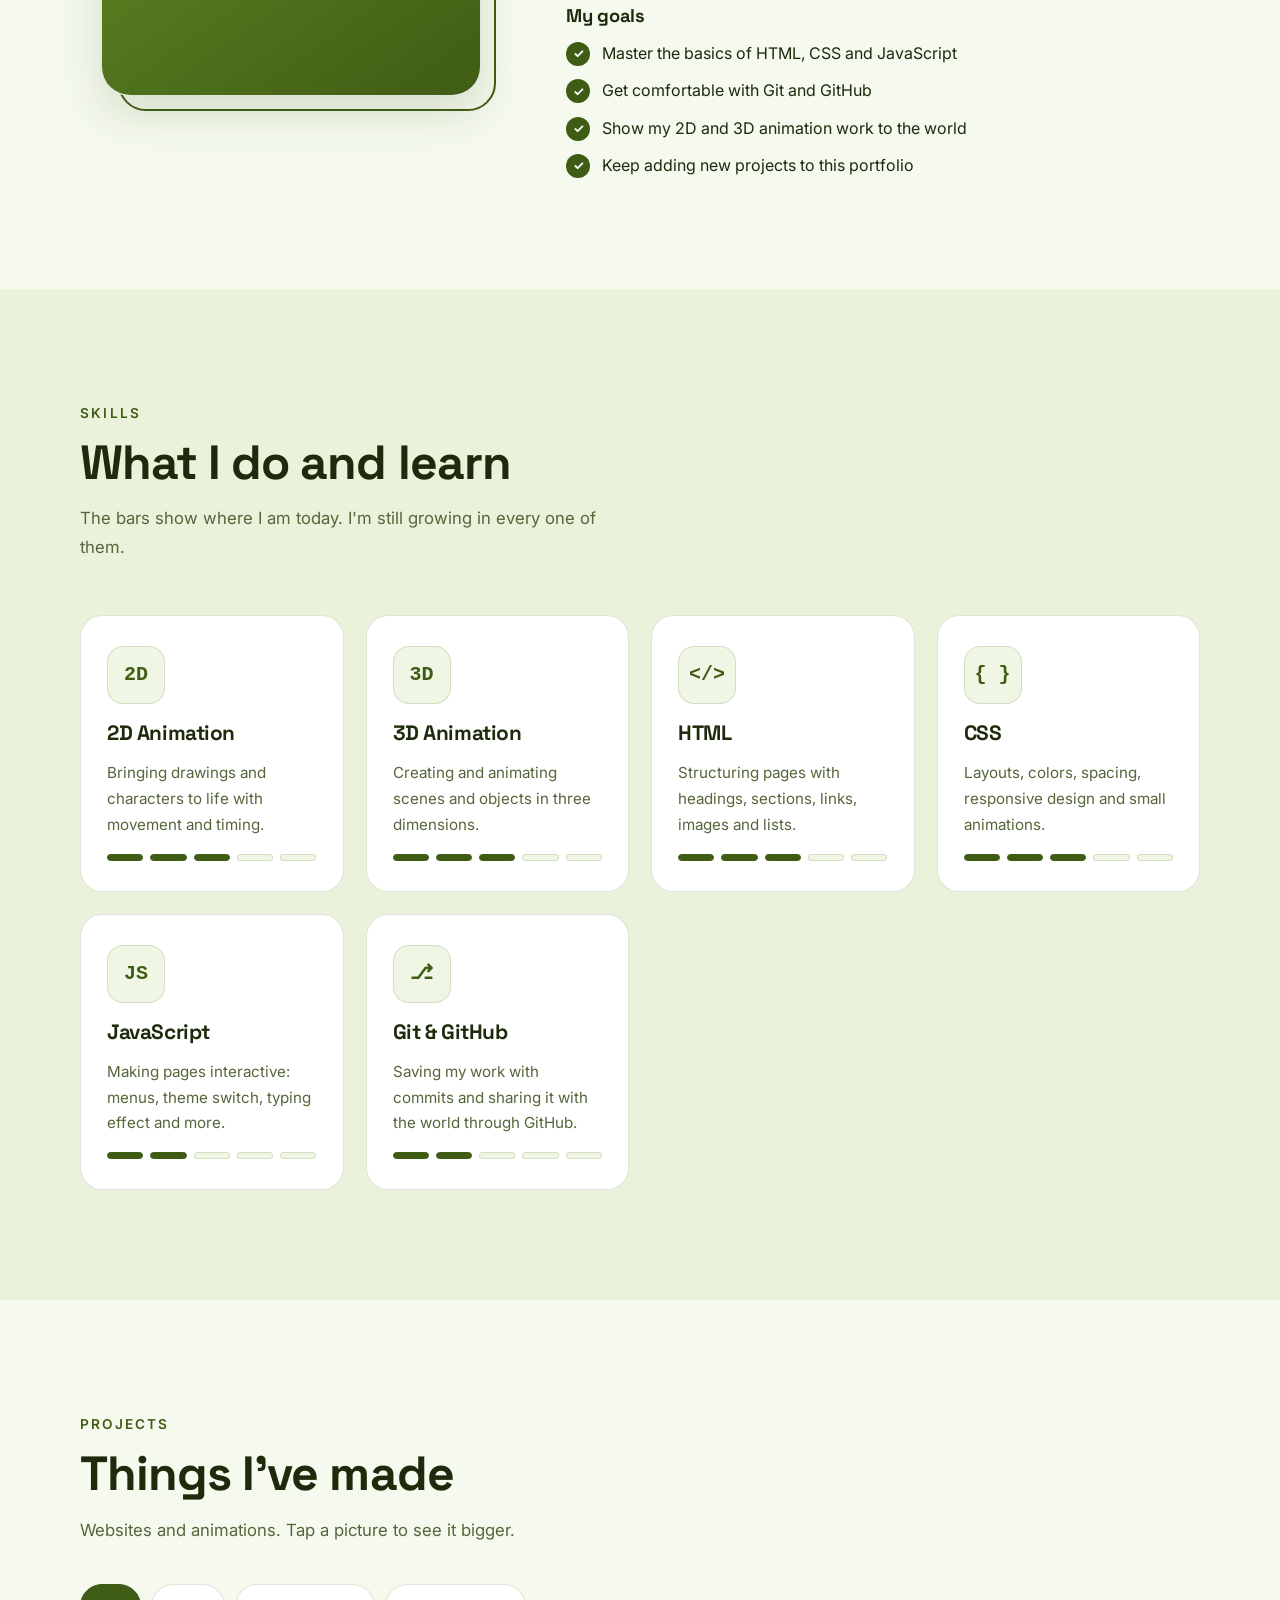
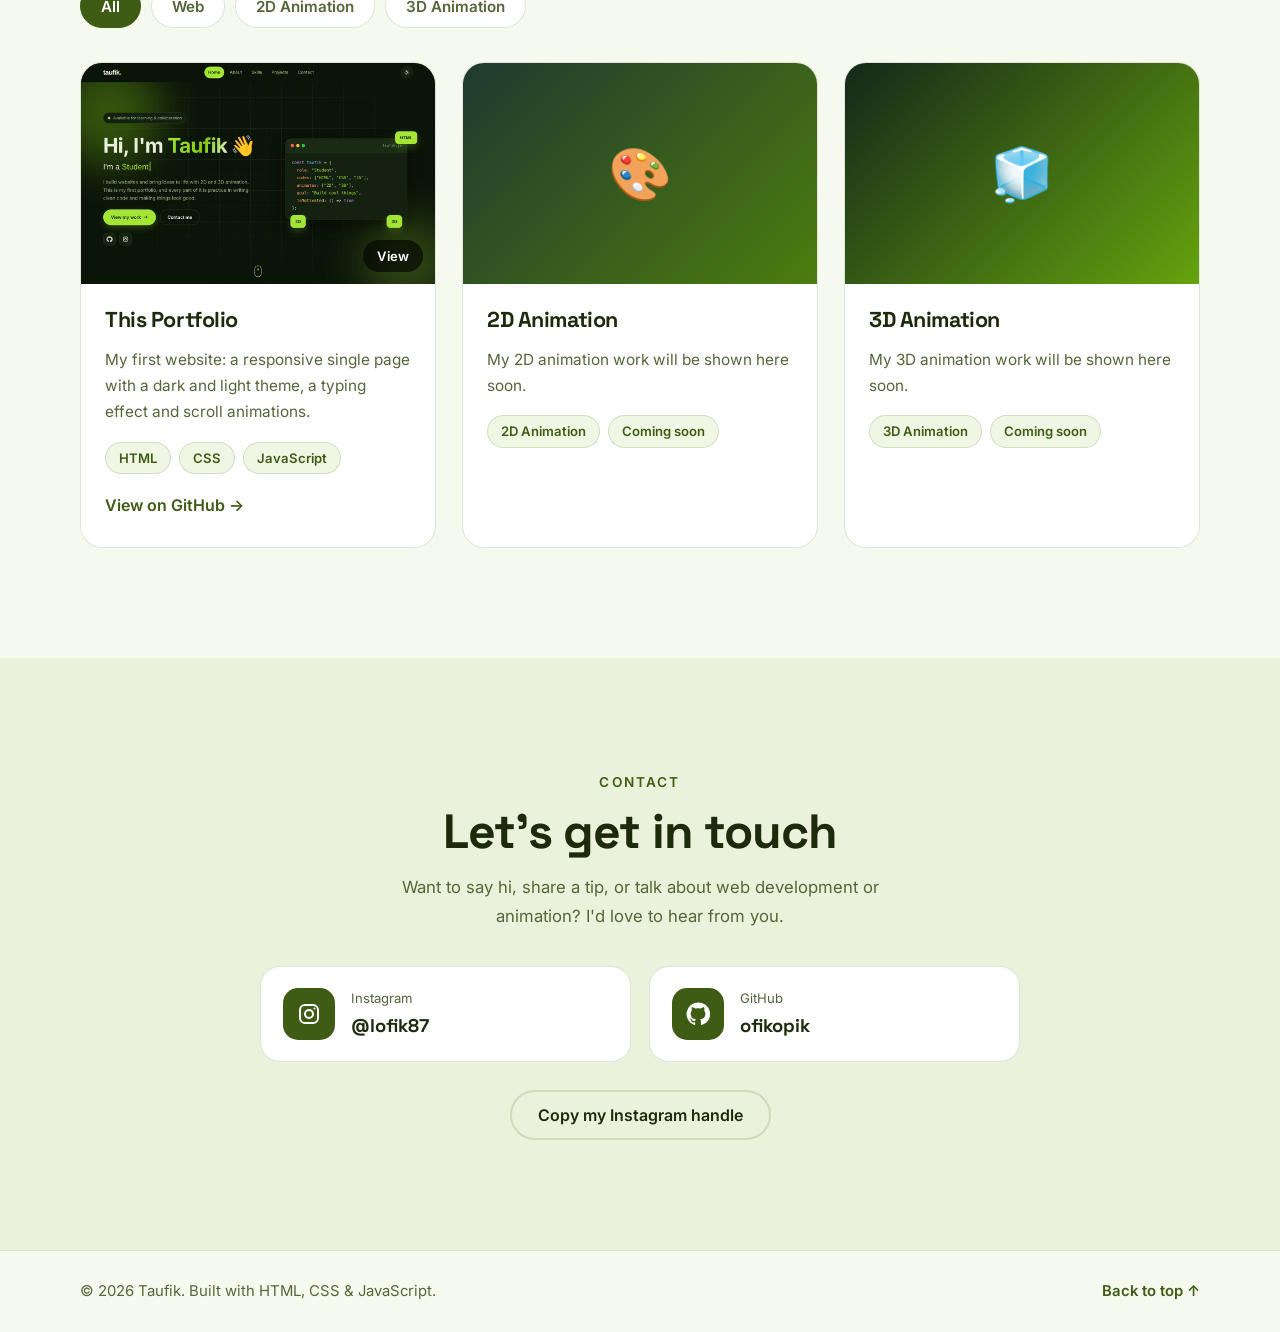
==== commit 61eefc14: "Mobile-friendly layout, animation section and project pictures - Phone: safe-area padding, 44px tap " ====
--- a/index.html
+++ b/index.html
@@ -2,8 +2,8 @@
 <html lang="en" data-theme="dark">
 <head>
     <meta charset="UTF-8">
-    <meta name="viewport" content="width=device-width, initial-scale=1.0">
-    <meta name="description" content="Taufik's portfolio: a student learning web development with HTML, CSS and JavaScript.">
+    <meta name="viewport" content="width=device-width, initial-scale=1.0, viewport-fit=cover">
+    <meta name="description" content="Taufik's portfolio: websites with HTML, CSS and JavaScript, plus 2D and 3D animation.">
     <meta name="theme-color" content="#0b1409">
     <title>Taufik | Portfolio</title>
 
@@ -69,8 +69,9 @@
                         I'm a <span class="typed" id="typed" aria-live="off"></span><span class="caret" aria-hidden="true"></span>
                     </p>
                     <p class="lead reveal" style="--d: .24s">
-                        A student who is learning to build websites from scratch. This is my first portfolio,
-                        and every page here is practice in writing clean code and making things look good.
+                        I build websites and bring ideas to life with 2D and 3D animation.
+                        This is my first portfolio, and every part of it is practice in writing clean code
+                        and making things look good.
                     </p>
                     <div class="hero-btns reveal" style="--d: .32s">
                         <a href="#projects" class="btn btn-primary">View my work
@@ -96,15 +97,15 @@
                         </div>
 <pre><code><span class="c-k">const</span> <span class="c-v">taufik</span> = {
   <span class="c-p">role</span>: <span class="c-s">"Student"</span>,
-  <span class="c-p">learning</span>: [<span class="c-s">"HTML"</span>, <span class="c-s">"CSS"</span>, <span class="c-s">"JS"</span>],
-  <span class="c-p">tools</span>: [<span class="c-s">"Git"</span>, <span class="c-s">"VS Code"</span>],
+  <span class="c-p">codes</span>: [<span class="c-s">"HTML"</span>, <span class="c-s">"CSS"</span>, <span class="c-s">"JS"</span>],
+  <span class="c-p">animates</span>: [<span class="c-s">"2D"</span>, <span class="c-s">"3D"</span>],
   <span class="c-p">goal</span>: <span class="c-s">"Build cool things"</span>,
   <span class="c-f">isMotivated</span>: () =&gt; <span class="c-k">true</span>
 };</code></pre>
                     </div>
                     <div class="chip chip-1">HTML</div>
-                    <div class="chip chip-2">CSS</div>
-                    <div class="chip chip-3">JS</div>
+                    <div class="chip chip-2">2D</div>
+                    <div class="chip chip-3">3D</div>
                 </div>
             </div>
 
@@ -136,18 +137,22 @@
                             its structure, how CSS makes it look good, and how JavaScript brings it to life.
                         </p>
                         <p>
-                            I'll be honest: at first I was told to make it. Now I genuinely want to have a portfolio
+                            Besides coding, I also create 2D and 3D animations. Here I can show both sides of
+                            what I do: the websites and the animations.
+                        </p>
+                        <p>
+                            I'll be honest: at first I was told to make this. Now I genuinely want a portfolio
                             of my own, and I keep improving it a little more each time.
                         </p>
 
                         <div class="stats">
                             <div class="stat">
-                                <strong data-count="4">0</strong>
-                                <span>Technologies<br>learning</span>
+                                <strong data-count="6">0</strong>
+                                <span>Skills<br>growing</span>
                             </div>
                             <div class="stat">
                                 <strong data-count="1">0</strong>
-                                <span>Project<br>published</span>
+                                <span>Website<br>published</span>
                             </div>
                             <div class="stat">
                                 <strong>∞</strong>
@@ -159,6 +164,7 @@
                         <ul class="goals">
                             <li><span class="check">✓</span> Master the basics of HTML, CSS and JavaScript</li>
                             <li><span class="check">✓</span> Get comfortable with Git and GitHub</li>
+                            <li><span class="check">✓</span> Show my 2D and 3D animation work to the world</li>
                             <li><span class="check">✓</span> Keep adding new projects to this portfolio</li>
                         </ul>
                     </div>
@@ -171,12 +177,28 @@
             <div class="container">
                 <header class="section-head reveal">
                     <p class="kicker">Skills</p>
-                    <h2>What I'm learning</h2>
-                    <p class="section-sub">I'm still at the beginning of the journey, and the dots show where I am today.</p>
+                    <h2>What I do and learn</h2>
+                    <p class="section-sub">The bars show where I am today. I'm still growing in every one of them.</p>
                 </header>
 
                 <div class="skills-grid">
                     <article class="skill-card reveal">
+                        <div class="skill-icon">2D</div>
+                        <h3>2D Animation</h3>
+                        <p>Bringing drawings and characters to life with movement and timing.</p>
+                        <div class="level" role="img" aria-label="Level 3 out of 5">
+                            <i class="on"></i><i class="on"></i><i class="on"></i><i></i><i></i>
+                        </div>
+                    </article>
+                    <article class="skill-card reveal" style="--d: .08s">
+                        <div class="skill-icon">3D</div>
+                        <h3>3D Animation</h3>
+                        <p>Creating and animating scenes and objects in three dimensions.</p>
+                        <div class="level" role="img" aria-label="Level 3 out of 5">
+                            <i class="on"></i><i class="on"></i><i class="on"></i><i></i><i></i>
+                        </div>
+                    </article>
+                    <article class="skill-card reveal" style="--d: .16s">
                         <div class="skill-icon">&lt;/&gt;</div>
                         <h3>HTML</h3>
                         <p>Structuring pages with headings, sections, links, images and lists.</p>
@@ -184,7 +206,7 @@
                             <i class="on"></i><i class="on"></i><i class="on"></i><i></i><i></i>
                         </div>
                     </article>
-                    <article class="skill-card reveal" style="--d: .08s">
+                    <article class="skill-card reveal">
                         <div class="skill-icon">{ }</div>
                         <h3>CSS</h3>
                         <p>Layouts, colors, spacing, responsive design and small animations.</p>
@@ -192,7 +214,7 @@
                             <i class="on"></i><i class="on"></i><i class="on"></i><i></i><i></i>
                         </div>
                     </article>
-                    <article class="skill-card reveal" style="--d: .16s">
+                    <article class="skill-card reveal" style="--d: .08s">
                         <div class="skill-icon">JS</div>
                         <h3>JavaScript</h3>
                         <p>Making pages interactive: menus, theme switch, typing effect and more.</p>
@@ -200,7 +222,7 @@
                             <i class="on"></i><i class="on"></i><i></i><i></i><i></i>
                         </div>
                     </article>
-                    <article class="skill-card reveal" style="--d: .24s">
+                    <article class="skill-card reveal" style="--d: .16s">
                         <div class="skill-icon">⎇</div>
                         <h3>Git &amp; GitHub</h3>
                         <p>Saving my work with commits and sharing it with the world through GitHub.</p>
@@ -217,17 +239,41 @@
             <div class="container">
                 <header class="section-head reveal">
                     <p class="kicker">Projects</p>
-                    <h2>Things I've built</h2>
+                    <h2>Things I've made</h2>
+                    <p class="section-sub">Websites and animations. Tap a picture to see it bigger.</p>
                 </header>
 
-                <div class="projects-grid">
-                    <article class="project-card reveal">
-                        <div class="project-thumb thumb-1" aria-hidden="true">
-                            <span>taufik.</span>
-                        </div>
+                <div class="filters reveal" role="group" aria-label="Filter projects">
+                    <button class="filter active" type="button" data-filter="all" aria-pressed="true">All</button>
+                    <button class="filter" type="button" data-filter="web" aria-pressed="false">Web</button>
+                    <button class="filter" type="button" data-filter="2d" aria-pressed="false">2D Animation</button>
+                    <button class="filter" type="button" data-filter="3d" aria-pressed="false">3D Animation</button>
+                </div>
+
+                <!--
+                    HOW TO ADD YOUR OWN PROJECT
+                    1. Copy one whole <article class="project-card"> ... </article> block below.
+                    2. Put your picture in the folder images/projects/ and write its name in src="..."
+                       (a 16:10 picture, like 1280x800, looks best).
+                    3. Change data-category to: web, 2d or 3d  (this makes the filter buttons work).
+                    4. Change the title, description and tags.
+                    5. For an animation video, add data-video="videos/my-animation.mp4" to the
+                       <button class="project-thumb"> (put the file in a folder named videos).
+                       Or add a link like: <a class="link-arrow" href="YOUTUBE-LINK">Watch video</a>
+                    If the picture file is missing, a colored box is shown instead, so nothing breaks.
+                -->
+                <div class="projects-grid" id="projectsGrid">
+
+                    <!-- Project: this portfolio (web) -->
+                    <article class="project-card reveal" data-category="web">
+                        <button class="project-thumb thumb-1" type="button" data-title="This Portfolio">
+                            <img src="images/projects/portfolio.jpg" alt="Screenshot of this portfolio website" width="1280" height="800">
+                            <span class="thumb-label" aria-hidden="true">🌐</span>
+                            <span class="zoom" aria-hidden="true">View</span>
+                        </button>
                         <div class="project-body">
                             <h3>This Portfolio</h3>
-                            <p>My first website: a responsive, single-page portfolio with a dark and light theme, a typing effect and scroll animations.</p>
+                            <p>My first website: a responsive single page with a dark and light theme, a typing effect and scroll animations.</p>
                             <ul class="tags">
                                 <li>HTML</li><li>CSS</li><li>JavaScript</li>
                             </ul>
@@ -237,23 +283,38 @@
                         </div>
                     </article>
 
-                    <article class="project-card soon reveal" style="--d: .1s">
-                        <div class="project-thumb thumb-2" aria-hidden="true"><span>?</span></div>
+                    <!-- Project: 2D animation (replace this with your own work) -->
+                    <article class="project-card reveal" style="--d: .1s" data-category="2d">
+                        <button class="project-thumb thumb-2" type="button" data-title="2D Animation">
+                            <img src="images/projects/animation-2d.jpg" alt="Preview of my 2D animation" width="1280" height="800">
+                            <span class="thumb-label" aria-hidden="true">🎨</span>
+                            <span class="zoom" aria-hidden="true">View</span>
+                        </button>
                         <div class="project-body">
-                            <h3>Next project</h3>
-                            <p>Something new is being planned. Maybe a to-do app or a small game. Stay tuned!</p>
-                            <ul class="tags"><li>Coming soon</li></ul>
-                        </div>
-                    </article>
-
-                    <article class="project-card soon reveal" style="--d: .2s">
-                        <div class="project-thumb thumb-3" aria-hidden="true"><span>?</span></div>
+                            <h3>2D Animation</h3>
+                            <p>My 2D animation work will be shown here soon.</p>
+                            <ul class="tags">
+                                <li>2D Animation</li><li>Coming soon</li>
+                            </ul>
+                        </div>
+                    </article>
+
+                    <!-- Project: 3D animation (replace this with your own work) -->
+                    <article class="project-card reveal" style="--d: .2s" data-category="3d">
+                        <button class="project-thumb thumb-3" type="button" data-title="3D Animation">
+                            <img src="images/projects/animation-3d.jpg" alt="Preview of my 3D animation" width="1280" height="800">
+                            <span class="thumb-label" aria-hidden="true">🧊</span>
+                            <span class="zoom" aria-hidden="true">View</span>
+                        </button>
                         <div class="project-body">
-                            <h3>Another idea</h3>
-                            <p>There's always room for one more. This spot is reserved for whatever I build next.</p>
-                            <ul class="tags"><li>Coming soon</li></ul>
-                        </div>
-                    </article>
+                            <h3>3D Animation</h3>
+                            <p>My 3D animation work will be shown here soon.</p>
+                            <ul class="tags">
+                                <li>3D Animation</li><li>Coming soon</li>
+                            </ul>
+                        </div>
+                    </article>
+
                 </div>
             </div>
         </section>
@@ -264,7 +325,7 @@
                 <div class="contact-box reveal">
                     <p class="kicker">Contact</p>
                     <h2>Let's get in touch</h2>
-                    <p class="section-sub">Want to say hi, share a tip, or talk about web development? I'd love to hear from you.</p>
+                    <p class="section-sub">Want to say hi, share a tip, or talk about web development or animation? I'd love to hear from you.</p>
 
                     <div class="contact-cards">
                         <a class="contact-card" href="https://www.instagram.com/lofik87" target="_blank" rel="noopener">
@@ -298,6 +359,15 @@
     <button class="to-top" id="toTop" type="button" aria-label="Back to top">↑</button>
     <div class="toast" id="toast" role="status" aria-live="polite"></div>
 
+    <!-- Picture / video viewer (opens when you tap a project picture) -->
+    <div class="lightbox" id="lightbox" role="dialog" aria-modal="true" aria-label="Project preview" hidden>
+        <button class="lightbox-close" id="lightboxClose" type="button" aria-label="Close preview">×</button>
+        <figure class="lightbox-fig">
+            <div class="lightbox-media" id="lightboxMedia"></div>
+            <figcaption id="lightboxCaption"></figcaption>
+        </figure>
+    </div>
+
     <script src="script.js"></script>
 </body>
 </html>
--- a/style.css
+++ b/style.css
@@ -47,6 +47,9 @@
 html {
     scroll-behavior: smooth;
     scroll-padding-top: 76px;
+    -webkit-text-size-adjust: 100%;
+    text-size-adjust: 100%;
+    -webkit-tap-highlight-color: transparent;
 }
 
 body {
@@ -71,9 +74,13 @@
 img { max-width: 100%; display: block; }
 
 .container {
-    width: min(1120px, 100% - 40px);
+    width: min(1160px, 100%);
     margin-inline: auto;
-}
+    /* extra space on phones with a notch or rounded corners */
+    padding-inline: max(20px, env(safe-area-inset-left)) max(20px, env(safe-area-inset-right));
+}
+
+[hidden] { display: none !important; }
 
 :focus-visible {
     outline: 3px solid var(--accent);
@@ -156,8 +163,8 @@
 }
 
 .icon-btn {
-    width: 42px;
-    height: 42px;
+    width: 44px;
+    height: 44px;
     display: grid;
     place-items: center;
     border-radius: 50%;
@@ -176,6 +183,8 @@
 .menu-btn {
     display: none;
     flex-direction: column;
+    align-items: center;
+    justify-content: center;
     gap: 4px;
     padding: 0;
 }
@@ -231,6 +240,7 @@
 .hero {
     position: relative;
     min-height: calc(100vh - 68px);
+    min-height: calc(100svh - 68px);
     display: flex;
     align-items: center;
     padding: 60px 0 90px;
@@ -302,7 +312,7 @@
 }
 
 .hero h1 {
-    font-size: clamp(2.6rem, 6.4vw, 4.6rem);
+    font-size: clamp(2.2rem, 6.4vw, 4.6rem);
     margin: 22px 0 10px;
 }
 
@@ -646,7 +656,7 @@
 /* ---------- Skills ---------- */
 .skills-grid {
     display: grid;
-    grid-template-columns: repeat(auto-fit, minmax(240px, 1fr));
+    grid-template-columns: repeat(auto-fit, minmax(min(100%, 260px), 1fr));
     gap: 22px;
 }
 
@@ -700,7 +710,7 @@
 /* ---------- Projects ---------- */
 .projects-grid {
     display: grid;
-    grid-template-columns: repeat(auto-fit, minmax(290px, 1fr));
+    grid-template-columns: repeat(auto-fit, minmax(min(100%, 300px), 1fr));
     gap: 26px;
 }
 
@@ -718,21 +728,88 @@
     box-shadow: var(--shadow);
 }
 
+.filters {
+    display: flex;
+    flex-wrap: wrap;
+    gap: 10px;
+    margin: -14px 0 34px;
+}
+
+.filter {
+    min-height: 44px;
+    padding: 10px 20px;
+    border-radius: 999px;
+    border: 1px solid var(--border);
+    background: var(--surface);
+    color: var(--muted);
+    font-family: inherit;
+    font-size: 0.95rem;
+    font-weight: 600;
+    cursor: pointer;
+    transition: color 0.2s, background 0.2s, border-color 0.2s;
+}
+
+.filter:hover { color: var(--text); border-color: var(--accent); }
+
+.filter.active {
+    background: var(--accent);
+    border-color: var(--accent);
+    color: var(--on-accent);
+}
+
+/* Project picture: a button, so it can be tapped to open the viewer */
 .project-thumb {
-    height: 190px;
+    position: relative;
     display: grid;
     place-items: center;
-    font-family: "Space Grotesk", sans-serif;
-    font-size: 2.6rem;
-    font-weight: 700;
+    width: 100%;
+    aspect-ratio: 16 / 10;
+    padding: 0;
+    border: 0;
+    overflow: hidden;
+    cursor: pointer;
     color: #fff;
+    font: inherit;
+}
+
+.project-thumb img {
+    position: absolute;
+    inset: 0;
+    width: 100%;
+    height: 100%;
+    object-fit: cover;
+    transition: transform 0.5s ease;
+}
+
+.thumb-label { font-size: 3.2rem; line-height: 1; }
+
+/* When the picture file is missing, show the colored box + icon instead */
+.project-thumb:not(.no-img) .thumb-label { display: none; }
+.project-thumb.no-img img { display: none; }
+.project-thumb.no-img { cursor: default; }
+
+.zoom {
+    position: absolute;
+    right: 12px;
+    bottom: 12px;
+    padding: 5px 14px;
+    border-radius: 999px;
+    background: rgba(0, 0, 0, 0.62);
+    color: #fff;
+    font-size: 0.82rem;
+    font-weight: 600;
+}
+
+.project-thumb.no-img .zoom { display: none; }
+
+@media (hover: hover) {
+    .project-thumb:hover img { transform: scale(1.06); }
 }
 
 .thumb-1 { background: linear-gradient(135deg, #3f5c14, #84cc16); }
 .thumb-2 { background: linear-gradient(135deg, #1e3a2f, #4d7c0f); }
 .thumb-3 { background: linear-gradient(135deg, #14281a, #65a30d); }
 
-.project-card.soon .project-thumb { opacity: 0.7; }
 
 .project-body { padding: 24px 24px 28px; }
 .project-body h3 { font-size: 1.35rem; }
@@ -777,7 +854,7 @@
 
 .contact-cards {
     display: grid;
-    grid-template-columns: repeat(auto-fit, minmax(240px, 1fr));
+    grid-template-columns: repeat(auto-fit, minmax(min(100%, 260px), 1fr));
     gap: 18px;
     margin: 36px 0 28px;
 }
@@ -825,7 +902,7 @@
 
 /* ---------- Footer ---------- */
 .footer {
-    padding: 28px 0;
+    padding: 28px 0 calc(28px + env(safe-area-inset-bottom));
     border-top: 1px solid var(--border);
     color: var(--muted);
     font-size: 0.93rem;
@@ -905,19 +982,93 @@
     transform: none;
 }
 
-/* ---------- Responsive ---------- */
+/* ---------- Picture / video viewer ---------- */
+html.lock { overflow: hidden; }
+
+.lightbox {
+    position: fixed;
+    inset: 0;
+    z-index: 200;
+    display: grid;
+    place-items: center;
+    padding: 20px;
+    background: rgba(5, 10, 4, 0.9);
+    backdrop-filter: blur(6px);
+    -webkit-backdrop-filter: blur(6px);
+    opacity: 0;
+    transition: opacity 0.25s;
+}
+
+.lightbox.show { opacity: 1; }
+
+.lightbox-fig {
+    margin: 0;
+    max-width: min(1000px, 100%);
+    max-height: 100%;
+    display: flex;
+    flex-direction: column;
+    align-items: center;
+    gap: 14px;
+}
+
+.lightbox-media img,
+.lightbox-media video {
+    display: block;
+    max-width: 100%;
+    max-height: 78vh;
+    max-height: 78svh;
+    border-radius: 14px;
+    background: #000;
+    box-shadow: 0 20px 60px rgba(0, 0, 0, 0.6);
+}
+
+.lightbox figcaption {
+    color: #e9f1dd;
+    font-weight: 600;
+    text-align: center;
+}
+
+.lightbox-close {
+    position: absolute;
+    top: max(14px, env(safe-area-inset-top));
+    right: max(14px, env(safe-area-inset-right));
+    width: 48px;
+    height: 48px;
+    border-radius: 50%;
+    border: 1px solid rgba(255, 255, 255, 0.35);
+    background: rgba(0, 0, 0, 0.45);
+    color: #fff;
+    font-size: 1.9rem;
+    line-height: 1;
+    cursor: pointer;
+}
+
+/* ---------- Touch screens: no "stuck" hover effects ---------- */
+@media (hover: none) {
+    .btn:hover,
+    .icon-btn:hover,
+    .socials a:hover,
+    .stat:hover,
+    .skill-card:hover,
+    .project-card:hover,
+    .contact-card:hover { transform: none; }
+
+    .photo-frame:hover::before { transform: translate(16px, 16px); }
+}
+
+/* ---------- Tablet ---------- */
 @media (max-width: 900px) {
     .hero-grid,
-    .about-grid {
-        grid-template-columns: 1fr;
-    }
-
-    .hero { padding-top: 40px; }
-    .hero-visual { margin-top: 20px; }
-    .about-grid { gap: 48px; }
-    .section { padding: 84px 0; }
-}
-
+    .about-grid { grid-template-columns: 1fr; }
+
+    .hero { min-height: auto; padding: 44px 0 72px; }
+    .hero-visual { margin-top: 30px; }
+    .about-grid { gap: 52px; }
+    .section { padding: 80px 0; }
+    .section-head { margin-bottom: 40px; }
+}
+
+/* ---------- Phone menu ---------- */
 @media (max-width: 760px) {
     .menu-btn { display: flex; }
 
@@ -944,14 +1095,98 @@
         visibility: visible;
     }
 
-    .nav-link { padding: 12px 16px; font-size: 1.05rem; }
-}
-
-@media (max-width: 480px) {
+    .nav-link { padding: 13px 16px; font-size: 1.05rem; }
+}
+
+/* ---------- Phones ---------- */
+@media (max-width: 560px) {
+    html { scroll-padding-top: 64px; }
+
+    .nav-inner { height: 64px; }
+    .nav-links { top: 64px; }
+
+    .section { padding: 64px 0; }
+    .section-head { margin-bottom: 30px; }
+    .section-head h2,
+    .contact-box h2 { font-size: 1.9rem; }
+
+    /* Home */
+    .hero { padding: 30px 0 60px; }
+    .scroll-hint { display: none; }
+    .blob { filter: blur(60px); }
+    .blob-1 { width: 240px; height: 240px; }
+    .blob-2 { width: 220px; height: 220px; }
+    .eyebrow { font-size: 0.8rem; padding: 6px 13px; }
+    .hero h1 { margin-top: 18px; }
+    .lead { font-size: 1rem; }
+    .hero-btns { flex-direction: column; margin: 22px 0 24px; }
+    .hero-btns .btn { width: 100%; justify-content: center; }
+    .hero-visual { margin-top: 38px; }
+    .code-card pre { padding: 16px 16px 20px; font-size: 0.78rem; line-height: 1.75; }
+    .chip { padding: 7px 14px; font-size: 0.85rem; }
+    .chip-1 { top: -22px; right: -4px; }
+    .chip-2 { bottom: -24px; left: 6%; }
+    .chip-3 { bottom: -24px; right: 6%; }
+
+    /* About */
+    .about-grid { gap: 44px; }
+    .photo-frame { width: min(300px, 80%); }
+    .photo-frame::before { transform: translate(10px, 10px); }
+    .about-text h3 { font-size: 1.4rem; }
+    .stats { gap: 10px; margin: 24px 0; }
+    .stat { padding: 14px 10px; text-align: center; }
+    .stat strong { font-size: 1.8rem; }
+    .stat span { font-size: 0.78rem; }
+
+    /* Skills: smaller cards, icon on the left */
+    .skills-grid { gap: 14px; }
+    .skill-card {
+        display: grid;
+        grid-template-columns: 52px 1fr;
+        column-gap: 16px;
+        align-items: start;
+        padding: 18px;
+    }
+    .skill-icon { grid-row: 1 / span 3; width: 52px; height: 52px; margin: 0; font-size: 1.05rem; }
+    .skill-card h3 { margin: 0 0 4px; font-size: 1.15rem; }
+    .skill-card p { margin: 0 0 12px; font-size: 0.92rem; }
+    .level { margin-top: 0; }
+
+    /* Projects: filter buttons scroll sideways instead of wrapping */
+    .filters {
+        flex-wrap: nowrap;
+        overflow-x: auto;
+        margin: -10px -20px 26px;
+        padding: 0 20px 6px;
+        scroll-snap-type: x proximity;
+        scroll-padding-inline: 20px;
+        scrollbar-width: none;
+    }
+    .filters::-webkit-scrollbar { display: none; }
+    .filter { flex: 0 0 auto; scroll-snap-align: start; }
+    .projects-grid { gap: 20px; }
+    .project-body { padding: 20px 20px 24px; }
+
+    /* Contact + footer */
+    .contact-card { padding: 16px 18px; }
+    .contact-box .btn { width: 100%; justify-content: center; }
+    .footer-inner { flex-direction: column; text-align: center; }
+
+    .to-top {
+        right: max(16px, env(safe-area-inset-right));
+        bottom: max(16px, env(safe-area-inset-bottom));
+    }
+
+    .lightbox { padding: 12px; }
+}
+
+/* ---------- Very small phones ---------- */
+@media (max-width: 360px) {
+    .logo { font-size: 1.3rem; }
+    .hero h1 { font-size: 2.05rem; }
     .stats { grid-template-columns: 1fr; }
-    .stat { display: flex; align-items: center; gap: 16px; }
+    .stat { display: flex; align-items: center; gap: 14px; text-align: left; }
     .stat span { margin-top: 0; }
-    .scroll-hint { display: none; }
 }
 
 /* Respect people who prefer less motion */
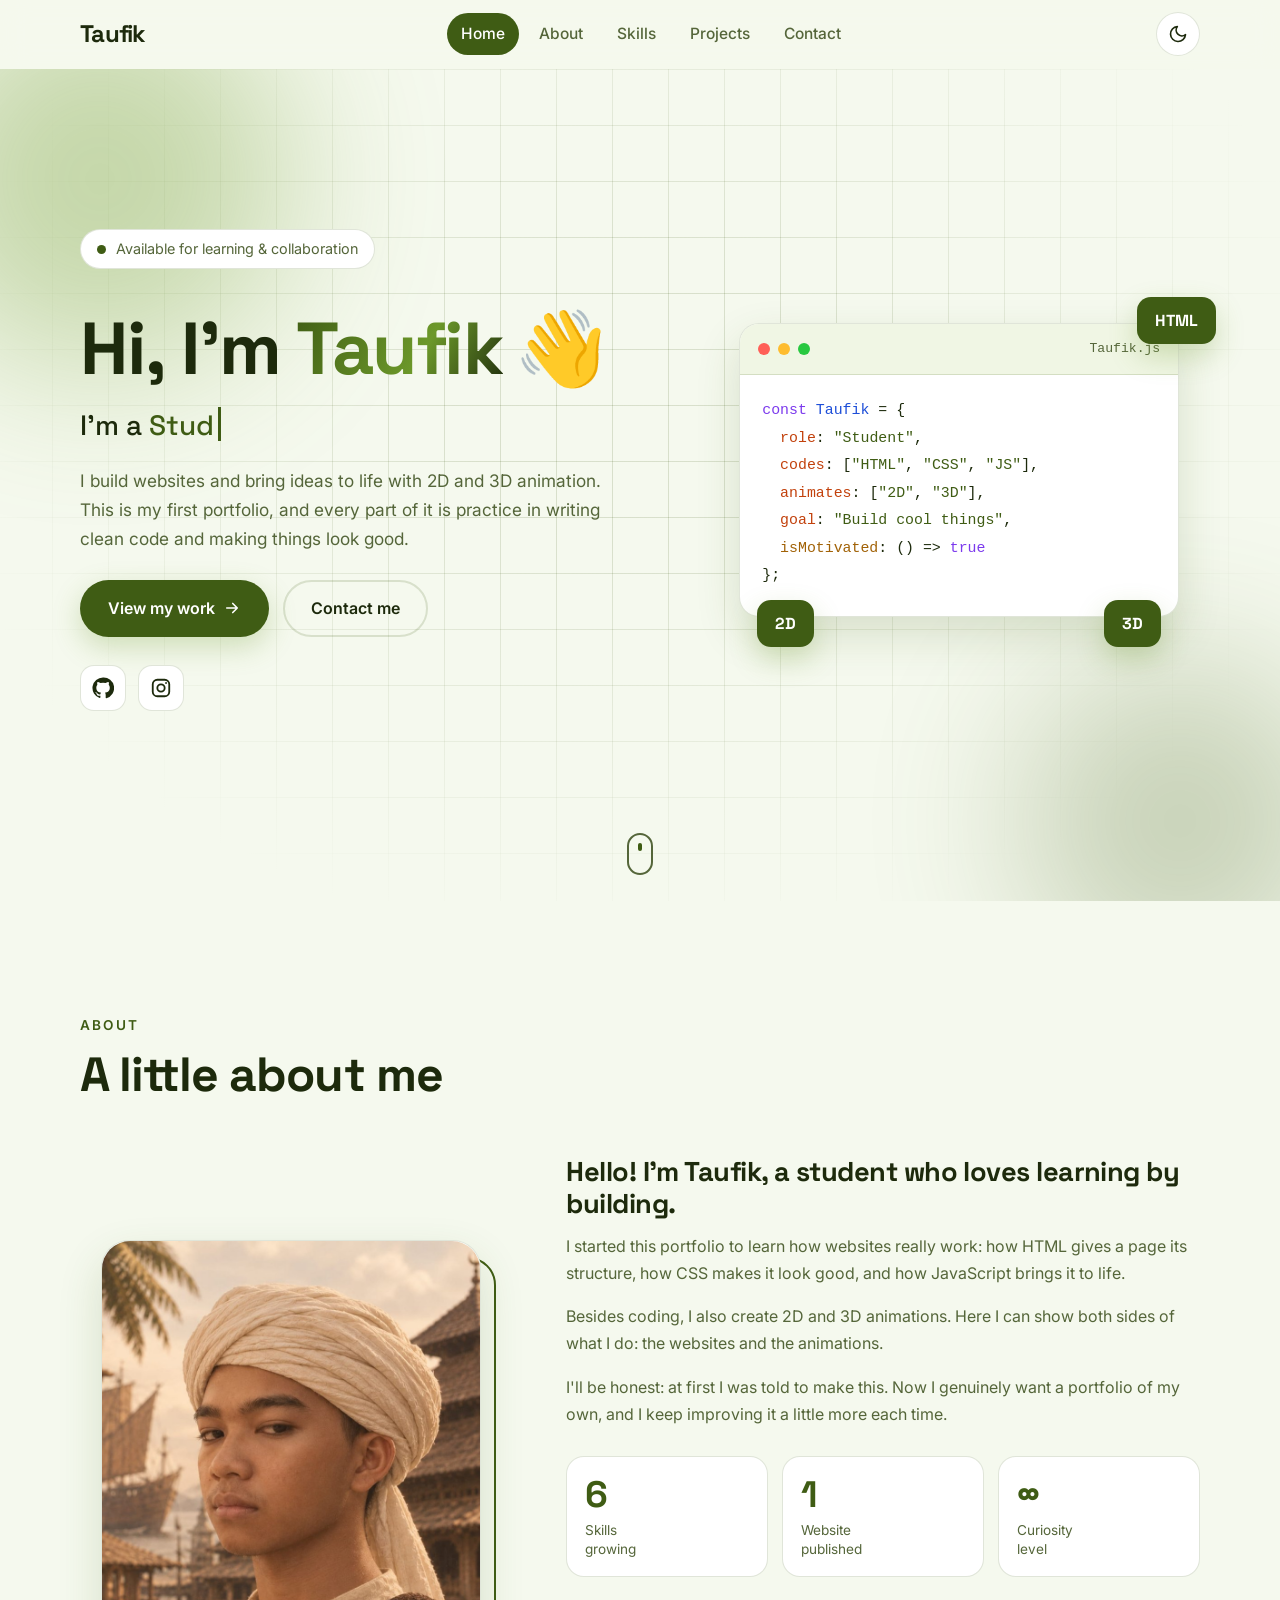
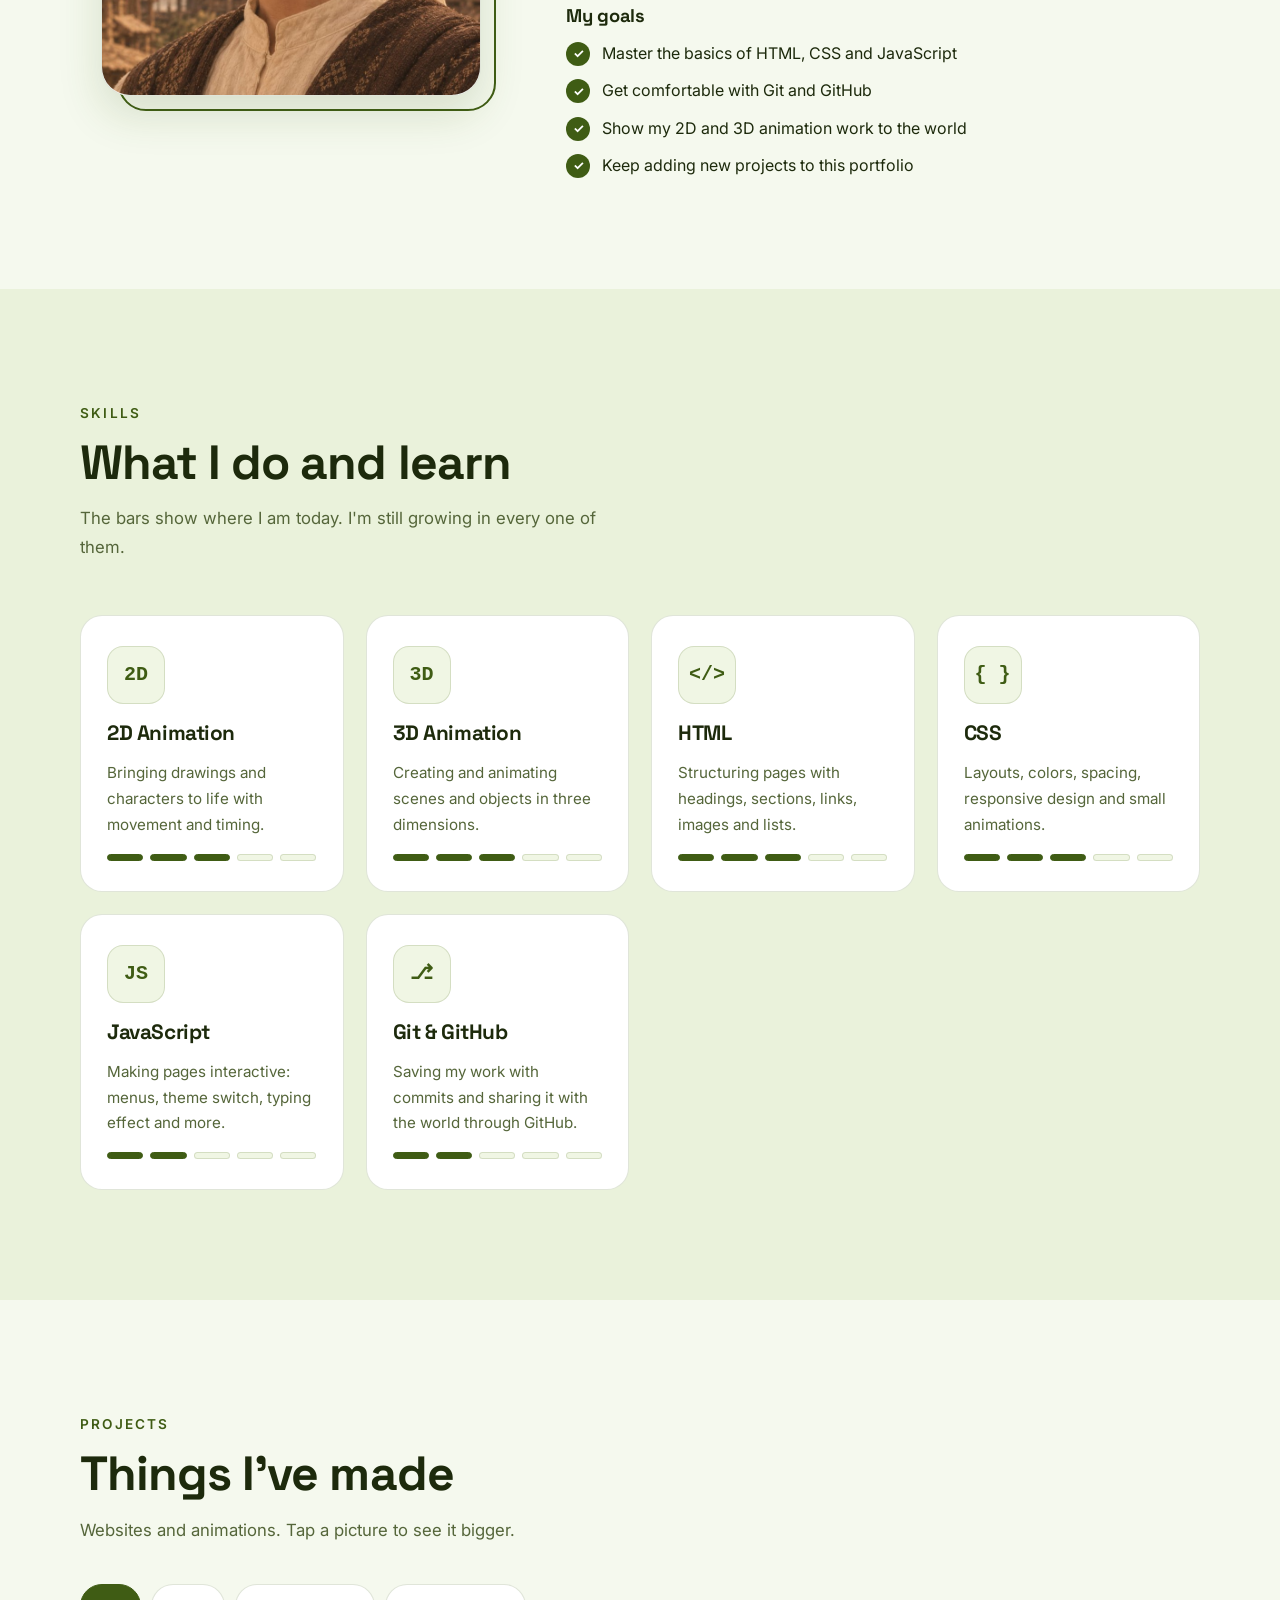
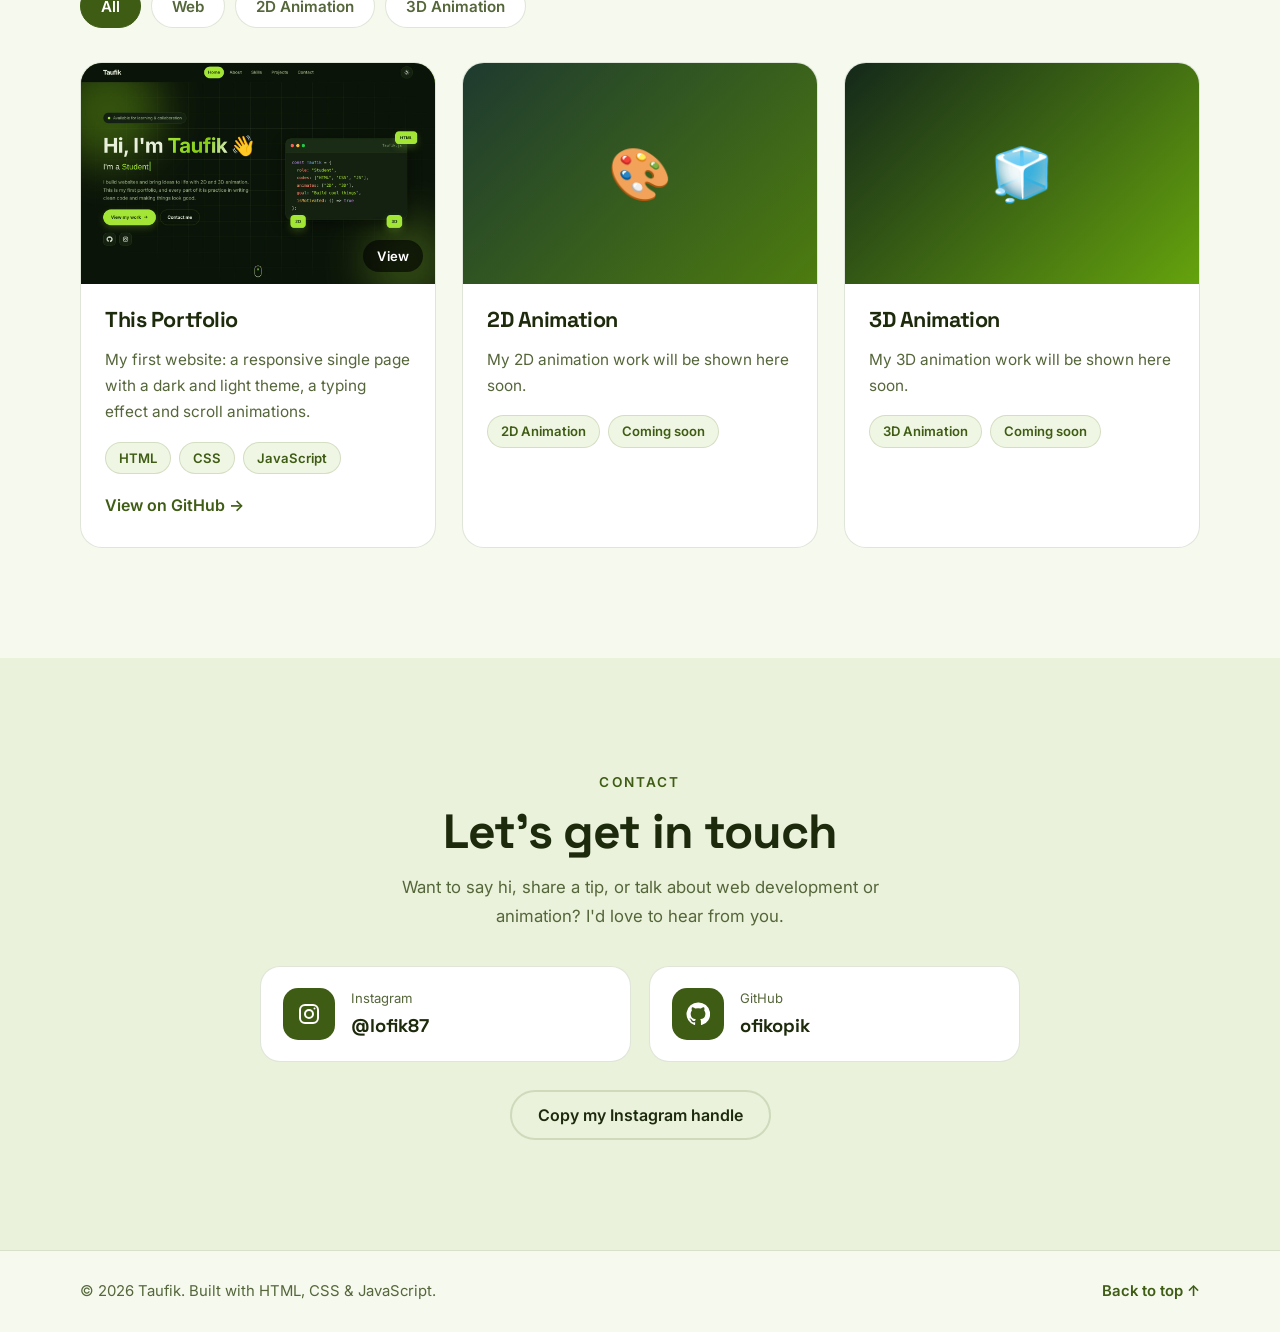
==== commit ccdad9b5: "Use the name Taufik (capital T, no dot) and add profile photo - Logo, code card and file name now re" ====
--- a/index.html
+++ b/index.html
@@ -33,7 +33,7 @@
     <!-- ============ NAVBAR ============ -->
     <header class="navbar" id="navbar">
         <div class="container nav-inner">
-            <a href="#home" class="logo">taufik<span>.</span></a>
+            <a href="#home" class="logo">Taufik</a>
 
             <nav class="nav-links" id="navLinks" aria-label="Main navigation">
                 <a href="#home" class="nav-link">Home</a>
@@ -93,9 +93,9 @@
                     <div class="code-card">
                         <div class="code-bar">
                             <i></i><i></i><i></i>
-                            <span>taufik.js</span>
-                        </div>
-<pre><code><span class="c-k">const</span> <span class="c-v">taufik</span> = {
+                            <span>Taufik.js</span>
+                        </div>
+<pre><code><span class="c-k">const</span> <span class="c-v">Taufik</span> = {
   <span class="c-p">role</span>: <span class="c-s">"Student"</span>,
   <span class="c-p">codes</span>: [<span class="c-s">"HTML"</span>, <span class="c-s">"CSS"</span>, <span class="c-s">"JS"</span>],
   <span class="c-p">animates</span>: [<span class="c-s">"2D"</span>, <span class="c-s">"3D"</span>],
--- a/style.css
+++ b/style.css
@@ -130,8 +130,6 @@
     text-decoration: none;
     letter-spacing: -0.03em;
 }
-
-.logo span { color: var(--accent); }
 
 .nav-links {
     display: flex;
@@ -1124,7 +1122,7 @@
     .hero-visual { margin-top: 38px; }
     .code-card pre { padding: 16px 16px 20px; font-size: 0.78rem; line-height: 1.75; }
     .chip { padding: 7px 14px; font-size: 0.85rem; }
-    .chip-1 { top: -22px; right: -4px; }
+    .chip-1 { top: -36px; right: -2px; }
     .chip-2 { bottom: -24px; left: 6%; }
     .chip-3 { bottom: -24px; right: 6%; }
 
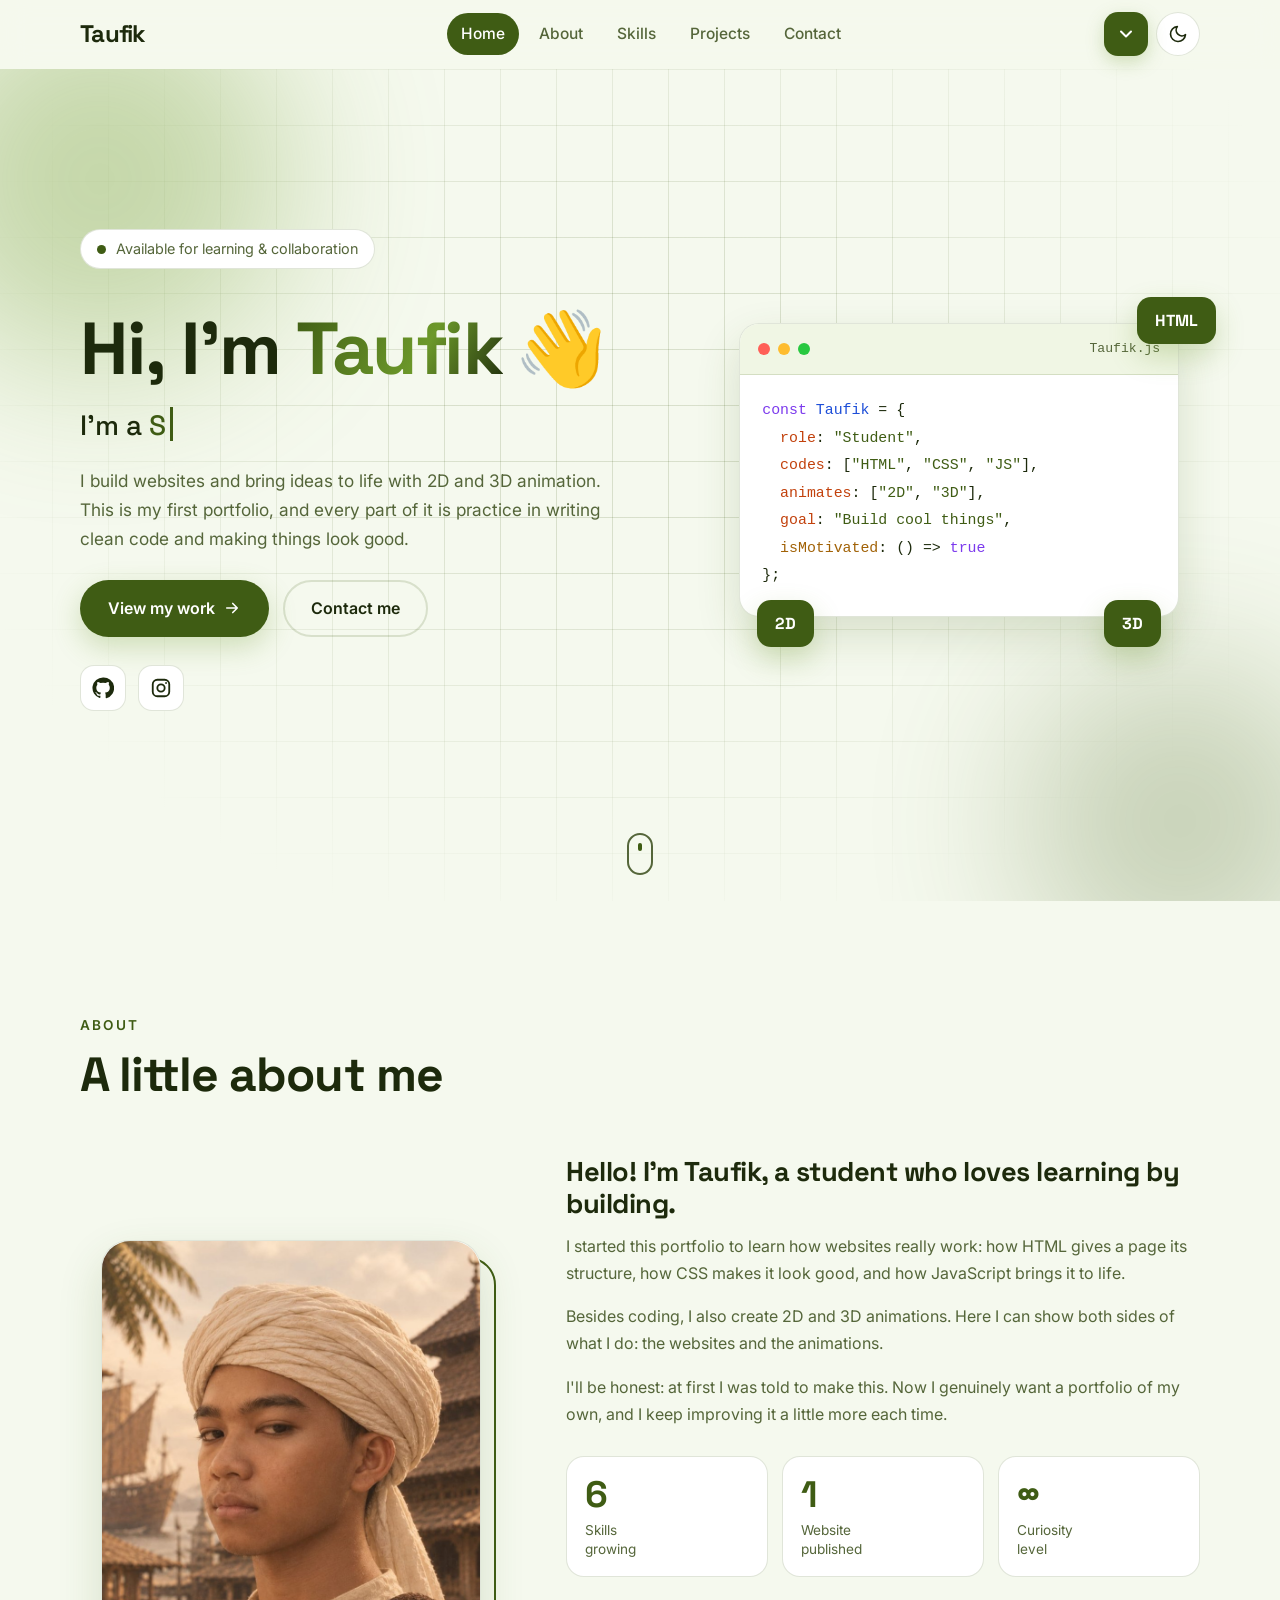
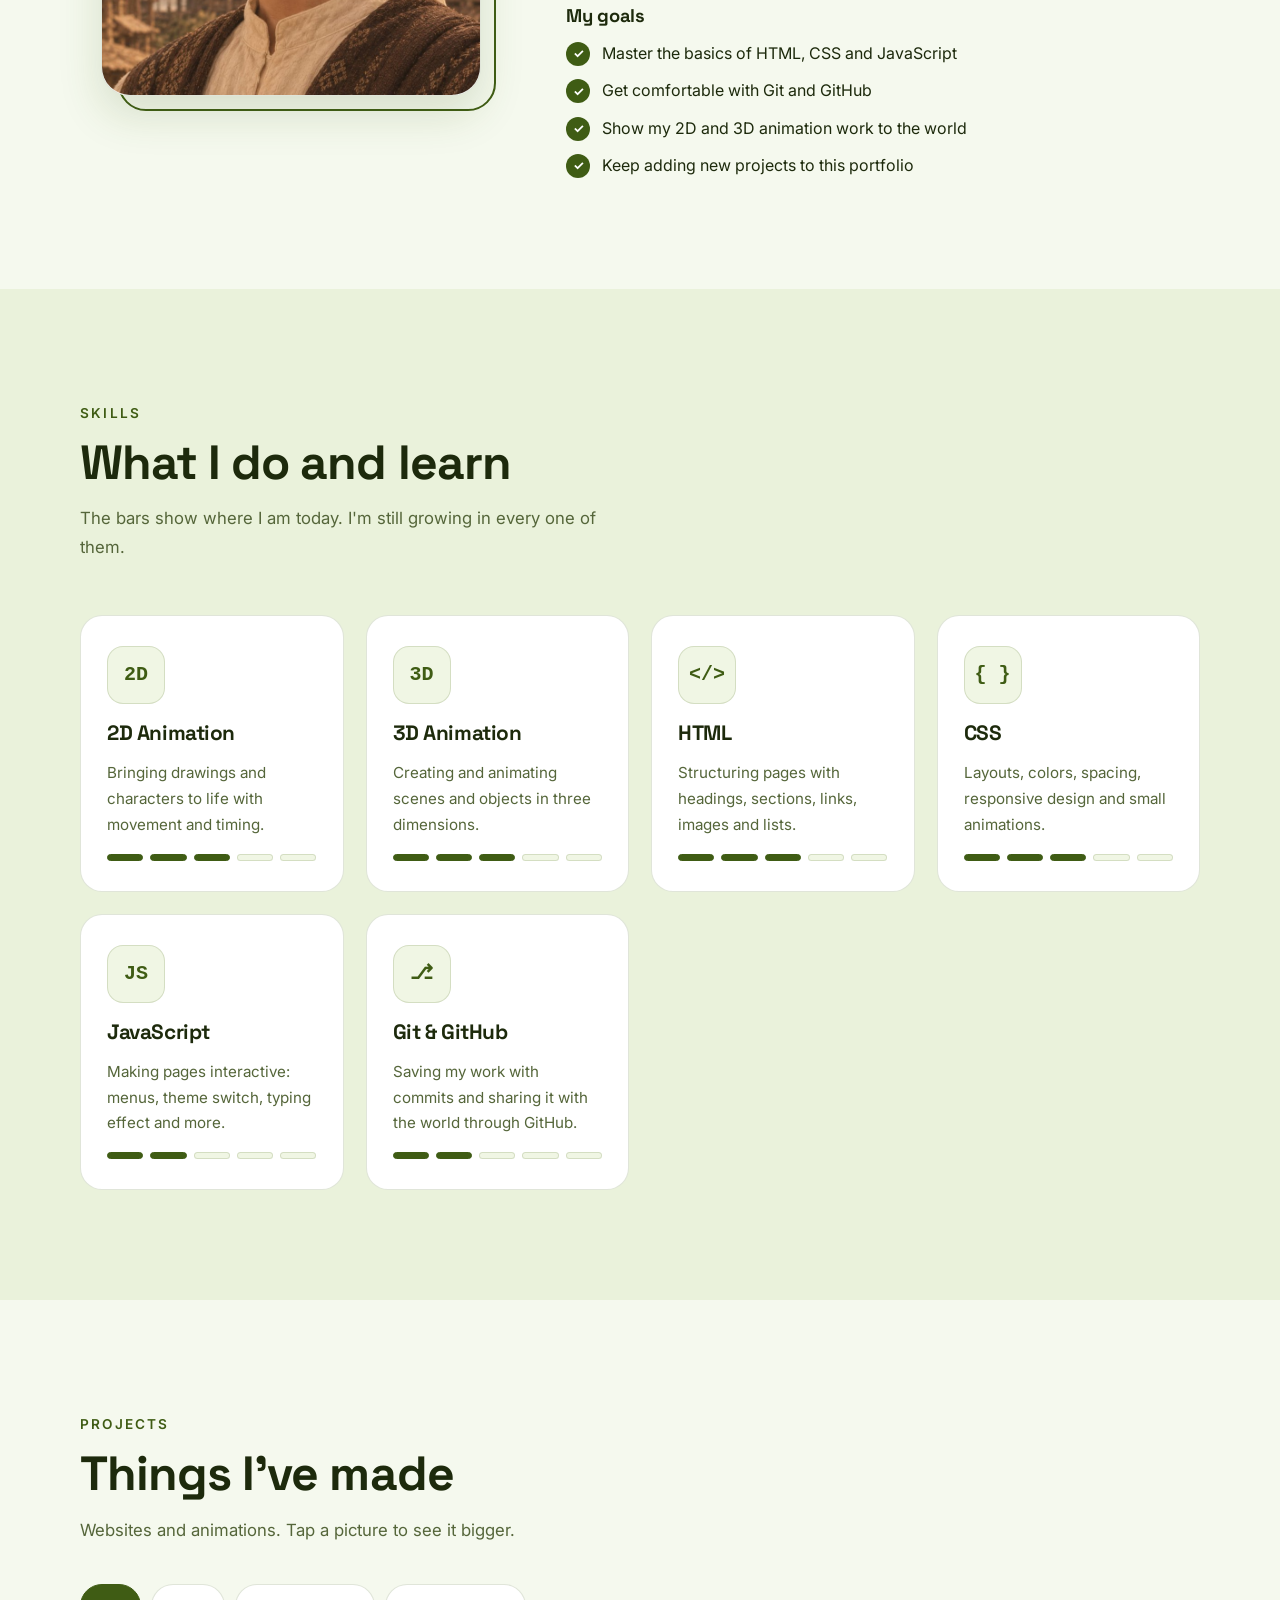
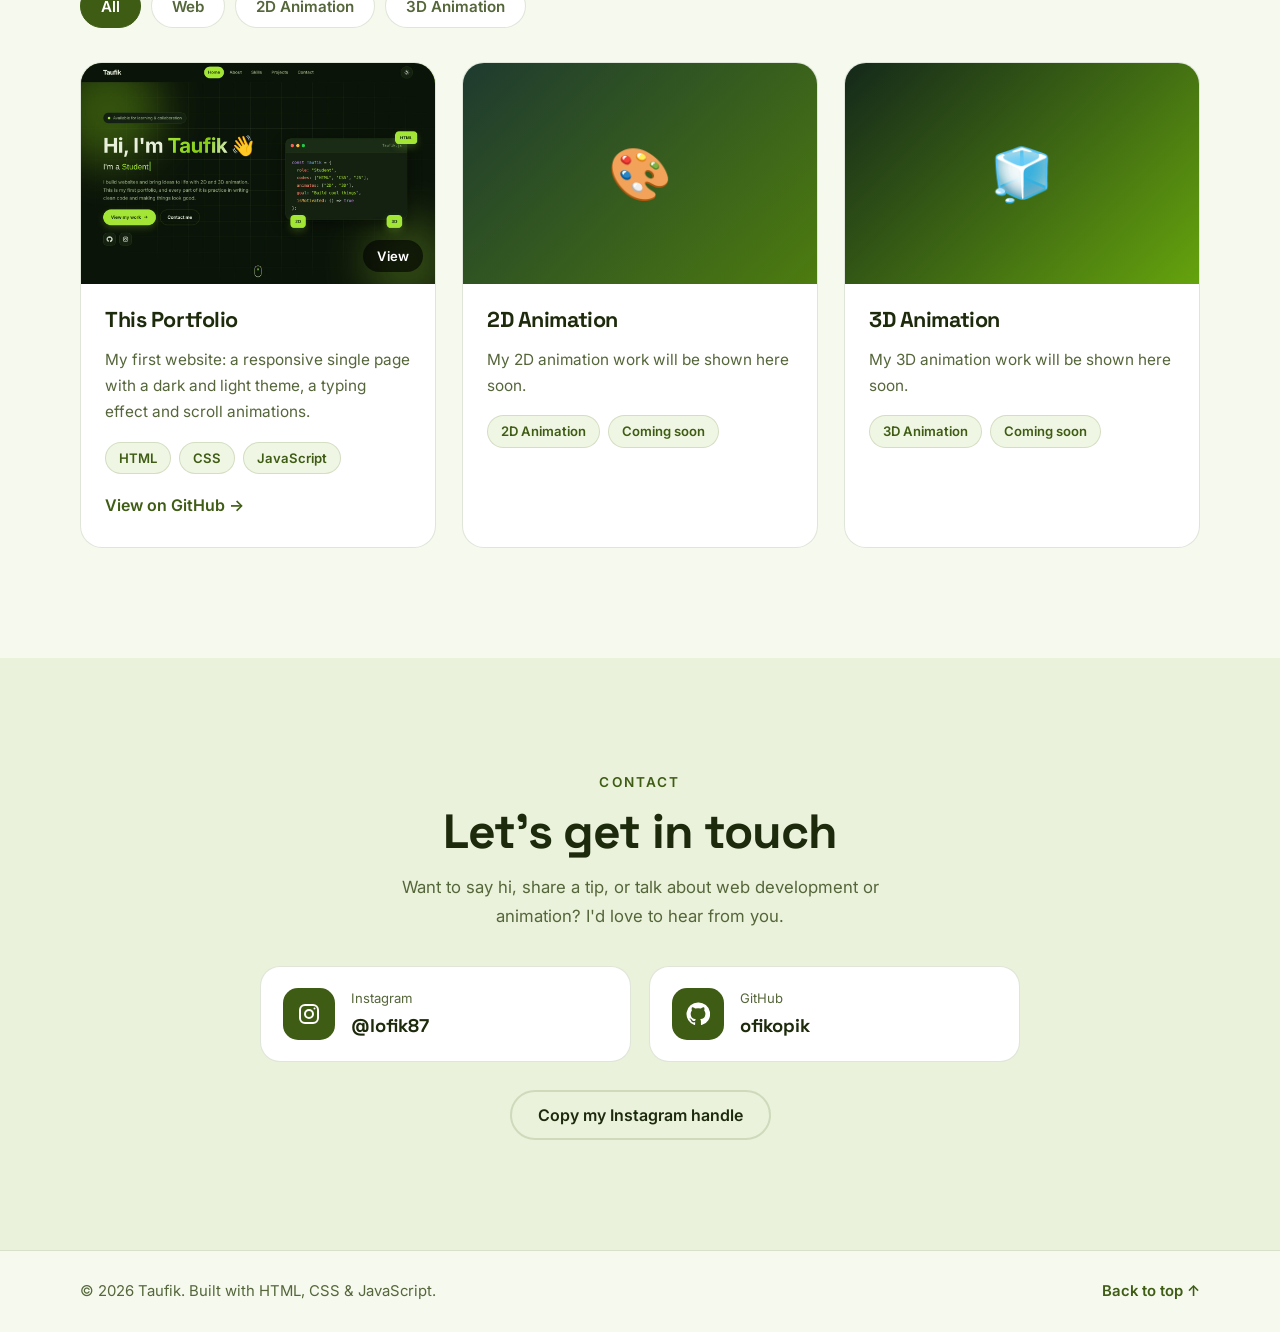
==== commit 2566b2a4: "Add quick menu and a dedicated phone version - Quick menu (button with arrow, phone and PC): search " ====
--- a/index.html
+++ b/index.html
@@ -44,12 +44,12 @@
             </nav>
 
             <div class="nav-actions">
+                <button class="qm-trigger" id="qmTrigger" type="button" aria-label="Open quick menu" aria-haspopup="dialog" aria-expanded="false" aria-controls="quickMenu">
+                    <svg viewBox="0 0 24 24" width="20" height="20" fill="none" stroke="currentColor" stroke-width="2.4" stroke-linecap="round" stroke-linejoin="round" aria-hidden="true"><path d="M6 9l6 6 6-6"/></svg>
+                </button>
                 <button class="icon-btn" id="themeToggle" type="button" aria-label="Switch between dark and light theme">
                     <svg class="icon-sun" viewBox="0 0 24 24" width="20" height="20" fill="none" stroke="currentColor" stroke-width="2" stroke-linecap="round" aria-hidden="true"><circle cx="12" cy="12" r="4"/><path d="M12 2v2M12 20v2M4.9 4.9l1.4 1.4M17.7 17.7l1.4 1.4M2 12h2M20 12h2M4.9 19.1l1.4-1.4M17.7 6.3l1.4-1.4"/></svg>
                     <svg class="icon-moon" viewBox="0 0 24 24" width="20" height="20" fill="none" stroke="currentColor" stroke-width="2" stroke-linecap="round" stroke-linejoin="round" aria-hidden="true"><path d="M21 12.8A9 9 0 1 1 11.2 3a7 7 0 0 0 9.8 9.8z"/></svg>
-                </button>
-                <button class="icon-btn menu-btn" id="menuBtn" type="button" aria-label="Open menu" aria-expanded="false" aria-controls="navLinks">
-                    <span></span><span></span><span></span>
                 </button>
             </div>
         </div>
@@ -63,6 +63,10 @@
 
             <div class="container hero-grid">
                 <div class="hero-text">
+                    <div class="hero-avatar" aria-hidden="true">
+                        <img src="images/taufik.jpeg" alt="" width="84" height="84">
+                        <span>T</span>
+                    </div>
                     <p class="eyebrow reveal"><span class="dot"></span> Available for learning &amp; collaboration</p>
                     <h1 class="reveal" style="--d: .08s">Hi, I'm <span class="grad">Taufik</span><span class="wave" aria-hidden="true">👋</span></h1>
                     <p class="typing-line reveal" style="--d: .16s">
@@ -316,6 +320,7 @@
                     </article>
 
                 </div>
+                <div class="dots" id="projectDots" aria-hidden="true"></div>
             </div>
         </section>
 
@@ -356,6 +361,41 @@
         </div>
     </footer>
 
+    <!-- Bottom menu bar: only shown on phones -->
+    <nav class="bottom-nav" id="bottomNav" aria-label="Mobile navigation">
+        <a class="bn-link" href="#home">
+            <svg viewBox="0 0 24 24" fill="none" stroke="currentColor" stroke-width="2" stroke-linecap="round" stroke-linejoin="round" aria-hidden="true"><path d="M3 11l9-8 9 8"/><path d="M5 10v10h5v-6h4v6h5V10"/></svg>
+            <span>Home</span>
+        </a>
+        <a class="bn-link" href="#about">
+            <svg viewBox="0 0 24 24" fill="none" stroke="currentColor" stroke-width="2" stroke-linecap="round" stroke-linejoin="round" aria-hidden="true"><circle cx="12" cy="8" r="4"/><path d="M4 21c0-4.4 3.6-7 8-7s8 2.6 8 7"/></svg>
+            <span>About</span>
+        </a>
+        <a class="bn-link" href="#skills">
+            <svg viewBox="0 0 24 24" fill="none" stroke="currentColor" stroke-width="2" stroke-linecap="round" stroke-linejoin="round" aria-hidden="true"><path d="M13 2 4 14h7l-1 8 9-12h-7z"/></svg>
+            <span>Skills</span>
+        </a>
+        <a class="bn-link" href="#projects">
+            <svg viewBox="0 0 24 24" fill="none" stroke="currentColor" stroke-width="2" stroke-linecap="round" stroke-linejoin="round" aria-hidden="true"><rect x="3" y="3" width="7" height="7" rx="2"/><rect x="14" y="3" width="7" height="7" rx="2"/><rect x="3" y="14" width="7" height="7" rx="2"/><rect x="14" y="14" width="7" height="7" rx="2"/></svg>
+            <span>Projects</span>
+        </a>
+        <a class="bn-link" href="#contact">
+            <svg viewBox="0 0 24 24" fill="none" stroke="currentColor" stroke-width="2" stroke-linecap="round" stroke-linejoin="round" aria-hidden="true"><rect x="3" y="5" width="18" height="14" rx="3"/><path d="m3 8 9 6 9-6"/></svg>
+            <span>Contact</span>
+        </a>
+    </nav>
+
+    <!-- Quick menu: search + sections + recently visited (works on phone and PC) -->
+    <div class="qm-backdrop" id="qmBackdrop" hidden></div>
+    <div class="qm" id="quickMenu" role="dialog" aria-modal="true" aria-label="Quick menu" tabindex="-1" hidden>
+        <div class="qm-search">
+            <svg viewBox="0 0 24 24" width="20" height="20" fill="none" stroke="currentColor" stroke-width="2.2" stroke-linecap="round" aria-hidden="true"><circle cx="11" cy="11" r="7"/><path d="m20 20-3.5-3.5"/></svg>
+            <input id="qmInput" type="text" inputmode="search" enterkeyhint="search" placeholder="Search sections, projects, skills" autocomplete="off" autocapitalize="off" spellcheck="false" aria-label="Search this portfolio">
+            <kbd class="qm-kbd" id="qmKbd">Ctrl+K</kbd>
+        </div>
+        <div class="qm-body" id="qmBody"></div>
+    </div>
+
     <button class="to-top" id="toTop" type="button" aria-label="Back to top">↑</button>
     <div class="toast" id="toast" role="status" aria-live="polite"></div>
 
--- a/style.css
+++ b/style.css
@@ -177,28 +177,6 @@
 
 [data-theme="dark"] .icon-moon,
 [data-theme="light"] .icon-sun { display: none; }
-
-.menu-btn {
-    display: none;
-    flex-direction: column;
-    align-items: center;
-    justify-content: center;
-    gap: 4px;
-    padding: 0;
-}
-
-.menu-btn span {
-    display: block;
-    width: 18px;
-    height: 2px;
-    background: currentColor;
-    border-radius: 2px;
-    transition: transform 0.3s, opacity 0.3s;
-}
-
-.menu-btn[aria-expanded="true"] span:nth-child(1) { transform: translateY(6px) rotate(45deg); }
-.menu-btn[aria-expanded="true"] span:nth-child(2) { opacity: 0; }
-.menu-btn[aria-expanded="true"] span:nth-child(3) { transform: translateY(-6px) rotate(-45deg); }
 
 /* ---------- Buttons ---------- */
 .btn {
@@ -980,6 +958,248 @@
     transform: none;
 }
 
+/* ---------- Quick menu: button + search panel (phone and PC) ---------- */
+.nav-actions { position: relative; }
+
+/* On PC the button hangs to the left of the theme button,
+   so the rest of the navbar stays exactly where it was. */
+.qm-trigger {
+    position: absolute;
+    right: 52px;
+    top: 50%;
+    translate: 0 -50%;
+    width: 44px;
+    height: 44px;
+    display: grid;
+    place-items: center;
+    border: 0;
+    border-radius: 14px;
+    background: var(--accent);
+    color: var(--on-accent);
+    cursor: pointer;
+    box-shadow: 0 6px 18px var(--glow);
+    transition: box-shadow 0.2s, filter 0.2s;
+}
+
+.qm-trigger:hover { filter: brightness(1.08); box-shadow: 0 8px 24px var(--glow); }
+.qm-trigger svg { transition: transform 0.25s; }
+.qm-trigger[aria-expanded="true"] svg { transform: rotate(180deg); }
+
+.qm-backdrop {
+    position: fixed;
+    inset: 0;
+    z-index: 90;
+    background: rgba(0, 0, 0, 0.5);
+    opacity: 0;
+    transition: opacity 0.2s;
+}
+
+.qm-backdrop.open { opacity: 1; }
+
+.qm {
+    position: fixed;
+    z-index: 100;
+    top: 76px;
+    right: max(20px, calc((100vw - 1160px) / 2 + 20px));
+    width: min(420px, calc(100vw - 24px));
+    max-height: min(680px, calc(100vh - 96px));
+    max-height: min(680px, calc(100svh - 96px));
+    display: flex;
+    flex-direction: column;
+    background: var(--surface);
+    border: 1px solid var(--border);
+    border-radius: 18px;
+    box-shadow: var(--shadow);
+    overflow: hidden;
+    opacity: 0;
+    transform: translateY(-8px) scale(0.98);
+    transform-origin: top right;
+    transition: opacity 0.18s, transform 0.18s;
+}
+
+.qm.open { opacity: 1; transform: none; }
+.qm:focus { outline: none; }
+
+.qm-search {
+    display: flex;
+    align-items: center;
+    gap: 12px;
+    flex-shrink: 0;
+    padding: 16px 20px;
+    border-bottom: 1px solid var(--border);
+    color: var(--muted);
+    transition: border-color 0.2s;
+}
+
+.qm-search:focus-within { border-bottom-color: var(--accent); color: var(--accent); }
+
+.qm-search input {
+    flex: 1;
+    min-width: 0;
+    padding: 4px 0;
+    border: 0;
+    outline: 0;
+    background: transparent;
+    color: var(--text);
+    font: inherit;
+    font-size: 1rem;
+}
+
+.qm-search input::placeholder { color: var(--muted); }
+.qm-kbd { font-family: inherit; font-size: 0.85rem; white-space: nowrap; color: var(--muted); }
+
+@media (hover: none) {
+    .qm-kbd { display: none; }
+}
+
+.qm-body {
+    overflow-y: auto;
+    padding: 6px 8px 12px;
+    overscroll-behavior: contain;
+}
+
+.qm-group-head {
+    display: flex;
+    align-items: center;
+    justify-content: space-between;
+    width: 100%;
+    padding: 14px 12px 8px;
+    border: 0;
+    background: none;
+    color: var(--text);
+    font-family: "Space Grotesk", "Inter", sans-serif;
+    font-size: 0.98rem;
+    font-weight: 600;
+    text-align: left;
+}
+
+button.qm-group-head { cursor: pointer; border-radius: 10px; }
+button.qm-group-head svg { transition: transform 0.2s; color: var(--muted); }
+button.qm-group-head[aria-expanded="false"] svg { transform: rotate(180deg); }
+.qm-count { color: var(--muted); font-weight: 500; font-size: 0.88rem; }
+
+.qm-item {
+    display: flex;
+    align-items: center;
+    gap: 16px;
+    width: 100%;
+    min-height: 64px;
+    padding: 8px 12px;
+    border: 0;
+    border-radius: 12px;
+    background: none;
+    color: inherit;
+    font: inherit;
+    text-align: left;
+    text-decoration: none;
+    cursor: pointer;
+}
+
+.qm-item:hover,
+.qm-item:focus-visible,
+.qm-item.current { background: var(--surface-2); }
+
+.qm-item.current::after {
+    content: "";
+    flex-shrink: 0;
+    width: 8px;
+    height: 8px;
+    margin-left: auto;
+    border-radius: 50%;
+    background: var(--accent);
+}
+
+.qm-ico {
+    flex-shrink: 0;
+    width: 44px;
+    height: 44px;
+    display: grid;
+    place-items: center;
+    border-radius: 12px;
+    background: var(--surface-2);
+    border: 1px solid var(--border);
+    color: var(--accent);
+    font-family: ui-monospace, Consolas, monospace;
+    font-size: 0.95rem;
+    font-weight: 700;
+}
+
+.qm-item:hover .qm-ico,
+.qm-item.current .qm-ico { background: var(--surface); }
+
+.qm-text { min-width: 0; display: flex; flex-direction: column; line-height: 1.35; }
+
+.qm-title {
+    font-weight: 600;
+    overflow: hidden;
+    text-overflow: ellipsis;
+    white-space: nowrap;
+}
+
+.qm-sub {
+    color: var(--muted);
+    font-size: 0.86rem;
+    overflow: hidden;
+    text-overflow: ellipsis;
+    white-space: nowrap;
+}
+
+.qm-empty { margin: 0; padding: 6px 12px 12px; color: var(--muted); font-size: 0.92rem; }
+
+/* The item you picked from the menu flashes for a moment */
+@keyframes flash {
+    0%   { box-shadow: 0 0 0 3px var(--accent), 0 0 0 0 var(--glow); }
+    100% { box-shadow: 0 0 0 3px transparent, 0 0 0 22px transparent; }
+}
+
+.flash { animation: flash 1.4s ease-out; }
+
+/* ---------- Phone version pieces (hidden on PC) ---------- */
+.bottom-nav { display: none; }
+
+.hero-avatar {
+    display: none;
+    position: relative;
+    width: 84px;
+    height: 84px;
+    margin-bottom: 18px;
+    border-radius: 50%;
+    overflow: hidden;
+    border: 3px solid var(--accent);
+    background: var(--surface);
+    box-shadow: 0 8px 24px var(--glow);
+}
+
+.hero-avatar img { width: 100%; height: 100%; object-fit: cover; }
+
+.hero-avatar span {
+    display: none;
+    position: absolute;
+    inset: 0;
+    place-items: center;
+    font-family: "Space Grotesk", sans-serif;
+    font-size: 2.2rem;
+    font-weight: 700;
+    color: var(--on-accent);
+    background: linear-gradient(145deg, var(--accent-strong), var(--accent));
+}
+
+.hero-avatar.no-photo img { display: none; }
+.hero-avatar.no-photo span { display: grid; }
+
+.dots { display: none; justify-content: center; gap: 8px; margin-top: 2px; }
+
+.dots i {
+    width: 8px;
+    height: 8px;
+    border-radius: 99px;
+    background: var(--surface-2);
+    border: 1px solid var(--border);
+    transition: width 0.25s, background 0.25s;
+}
+
+.dots i.on { width: 22px; background: var(--accent); border-color: var(--accent); }
+
 /* ---------- Picture / video viewer ---------- */
 html.lock { overflow: hidden; }
 
@@ -1066,43 +1286,99 @@
     .section-head { margin-bottom: 40px; }
 }
 
-/* ---------- Phone menu ---------- */
+/* =========================================================
+   PHONE VERSION (screens up to 760px wide)
+   The PC layout above is not touched by anything below.
+   ========================================================= */
 @media (max-width: 760px) {
-    .menu-btn { display: flex; }
-
-    .nav-links {
-        position: absolute;
-        top: 68px;
+    html { scroll-padding-top: 64px; }
+
+    /* Top bar: logo + quick menu + theme. Page links move to the bottom bar. */
+    .nav-inner { height: 64px; }
+    .nav-links { display: none; }
+    .nav-actions { gap: 10px; }
+    .qm-trigger { position: static; translate: none; }
+
+    /* Bottom bar, like a phone app */
+    body { padding-bottom: calc(78px + env(safe-area-inset-bottom)); }
+
+    .bottom-nav {
+        position: fixed;
         left: 0;
         right: 0;
+        bottom: 0;
+        z-index: 60;
+        display: grid;
+        grid-template-columns: repeat(5, 1fr);
+        gap: 4px;
+        padding: 8px 10px calc(8px + env(safe-area-inset-bottom));
+        background: color-mix(in srgb, var(--bg) 90%, transparent);
+        backdrop-filter: blur(16px);
+        -webkit-backdrop-filter: blur(16px);
+        border-top: 1px solid var(--border);
+    }
+
+    .bn-link {
+        display: flex;
         flex-direction: column;
+        align-items: center;
+        justify-content: center;
         gap: 4px;
-        padding: 14px 20px 22px;
-        background: var(--bg);
-        border-bottom: 1px solid var(--border);
-        box-shadow: 0 20px 30px rgba(0, 0, 0, 0.25);
-        transform: translateY(-12px);
-        opacity: 0;
-        visibility: hidden;
-        transition: opacity 0.25s, transform 0.25s, visibility 0.25s;
+        min-height: 56px;
+        border-radius: 16px;
+        color: var(--muted);
+        font-size: 0.72rem;
+        font-weight: 600;
+        text-decoration: none;
+        transition: color 0.2s, background 0.2s;
     }
 
-    .nav-links.open {
-        opacity: 1;
-        transform: none;
-        visibility: visible;
+    .bn-link svg { width: 24px; height: 24px; }
+    .bn-link.active { color: var(--accent); background: var(--surface); }
+
+    .to-top { display: none; }
+    .toast { bottom: calc(92px + env(safe-area-inset-bottom)); }
+
+    /* Quick menu fills the width of the phone */
+    .qm {
+        top: 72px;
+        left: 12px;
+        right: 12px;
+        width: auto;
+        max-height: calc(100vh - 88px);
+        max-height: calc(100svh - 88px);
+        transform-origin: top center;
     }
 
-    .nav-link { padding: 13px 16px; font-size: 1.05rem; }
-}
-
-/* ---------- Phones ---------- */
+    /* Home: round photo on top */
+    .hero-avatar { display: block; }
+
+    /* Projects: swipe sideways, one card at a time */
+    .projects-grid {
+        display: flex;
+        gap: 16px;
+        margin-inline: -20px;
+        padding: 4px 20px 20px;
+        overflow-x: auto;
+        scroll-snap-type: x mandatory;
+        scroll-padding-inline: 20px;
+        scrollbar-width: none;
+        -webkit-overflow-scrolling: touch;
+    }
+
+    .projects-grid::-webkit-scrollbar { display: none; }
+
+    .project-card {
+        flex: 0 0 min(82%, 340px);
+        scroll-snap-align: start;
+    }
+
+    .project-card.reveal { opacity: 1; transform: none; }
+    .dots { display: flex; }
+}
+
+/* ---------- Phones (up to 560px) ---------- */
 @media (max-width: 560px) {
-    html { scroll-padding-top: 64px; }
-
-    .nav-inner { height: 64px; }
-    .nav-links { top: 64px; }
-
     .section { padding: 64px 0; }
     .section-head { margin-bottom: 30px; }
     .section-head h2,
@@ -1154,7 +1430,7 @@
     .filters {
         flex-wrap: nowrap;
         overflow-x: auto;
-        margin: -10px -20px 26px;
+        margin: -10px -20px 22px;
         padding: 0 20px 6px;
         scroll-snap-type: x proximity;
         scroll-padding-inline: 20px;
@@ -1162,18 +1438,12 @@
     }
     .filters::-webkit-scrollbar { display: none; }
     .filter { flex: 0 0 auto; scroll-snap-align: start; }
-    .projects-grid { gap: 20px; }
     .project-body { padding: 20px 20px 24px; }
 
     /* Contact + footer */
     .contact-card { padding: 16px 18px; }
     .contact-box .btn { width: 100%; justify-content: center; }
     .footer-inner { flex-direction: column; text-align: center; }
-
-    .to-top {
-        right: max(16px, env(safe-area-inset-right));
-        bottom: max(16px, env(safe-area-inset-bottom));
-    }
 
     .lightbox { padding: 12px; }
 }
@@ -1185,6 +1455,7 @@
     .stats { grid-template-columns: 1fr; }
     .stat { display: flex; align-items: center; gap: 14px; text-align: left; }
     .stat span { margin-top: 0; }
+    .bn-link { font-size: 0.68rem; }
 }
 
 /* Respect people who prefer less motion */
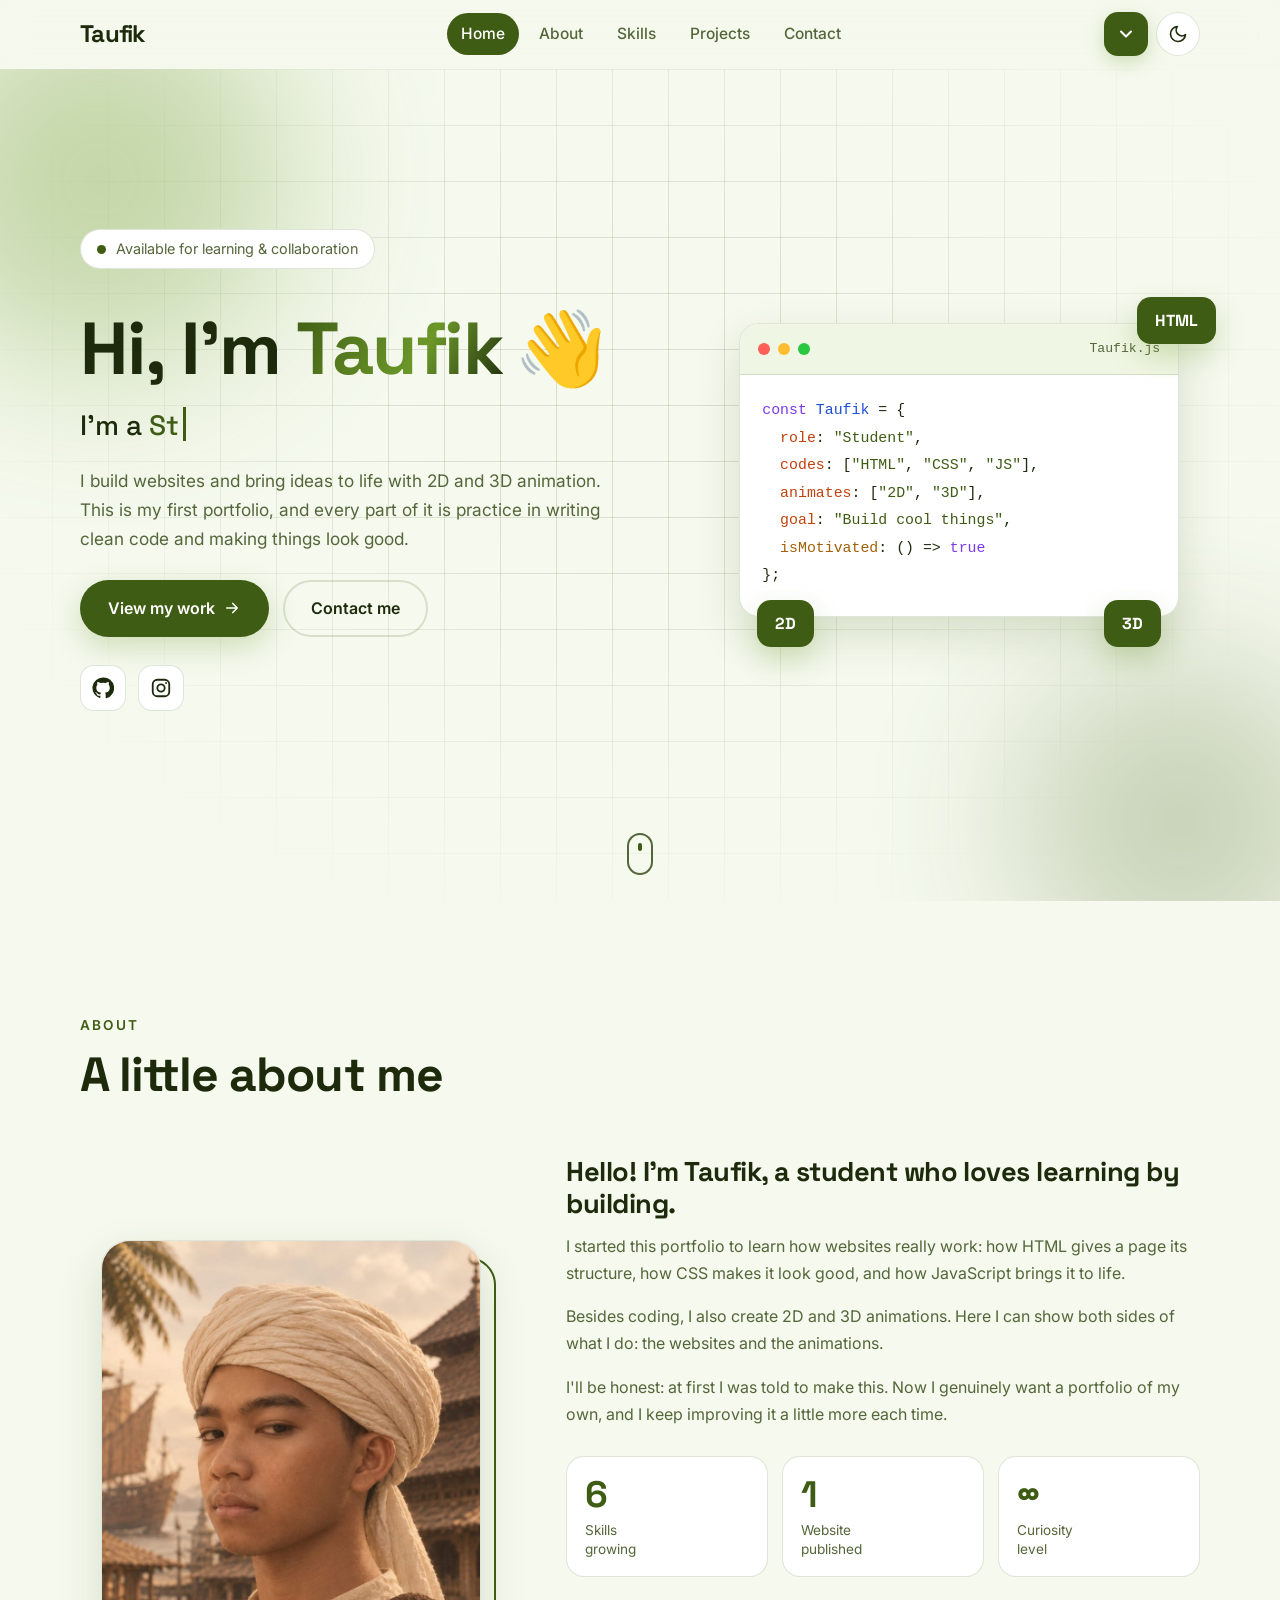
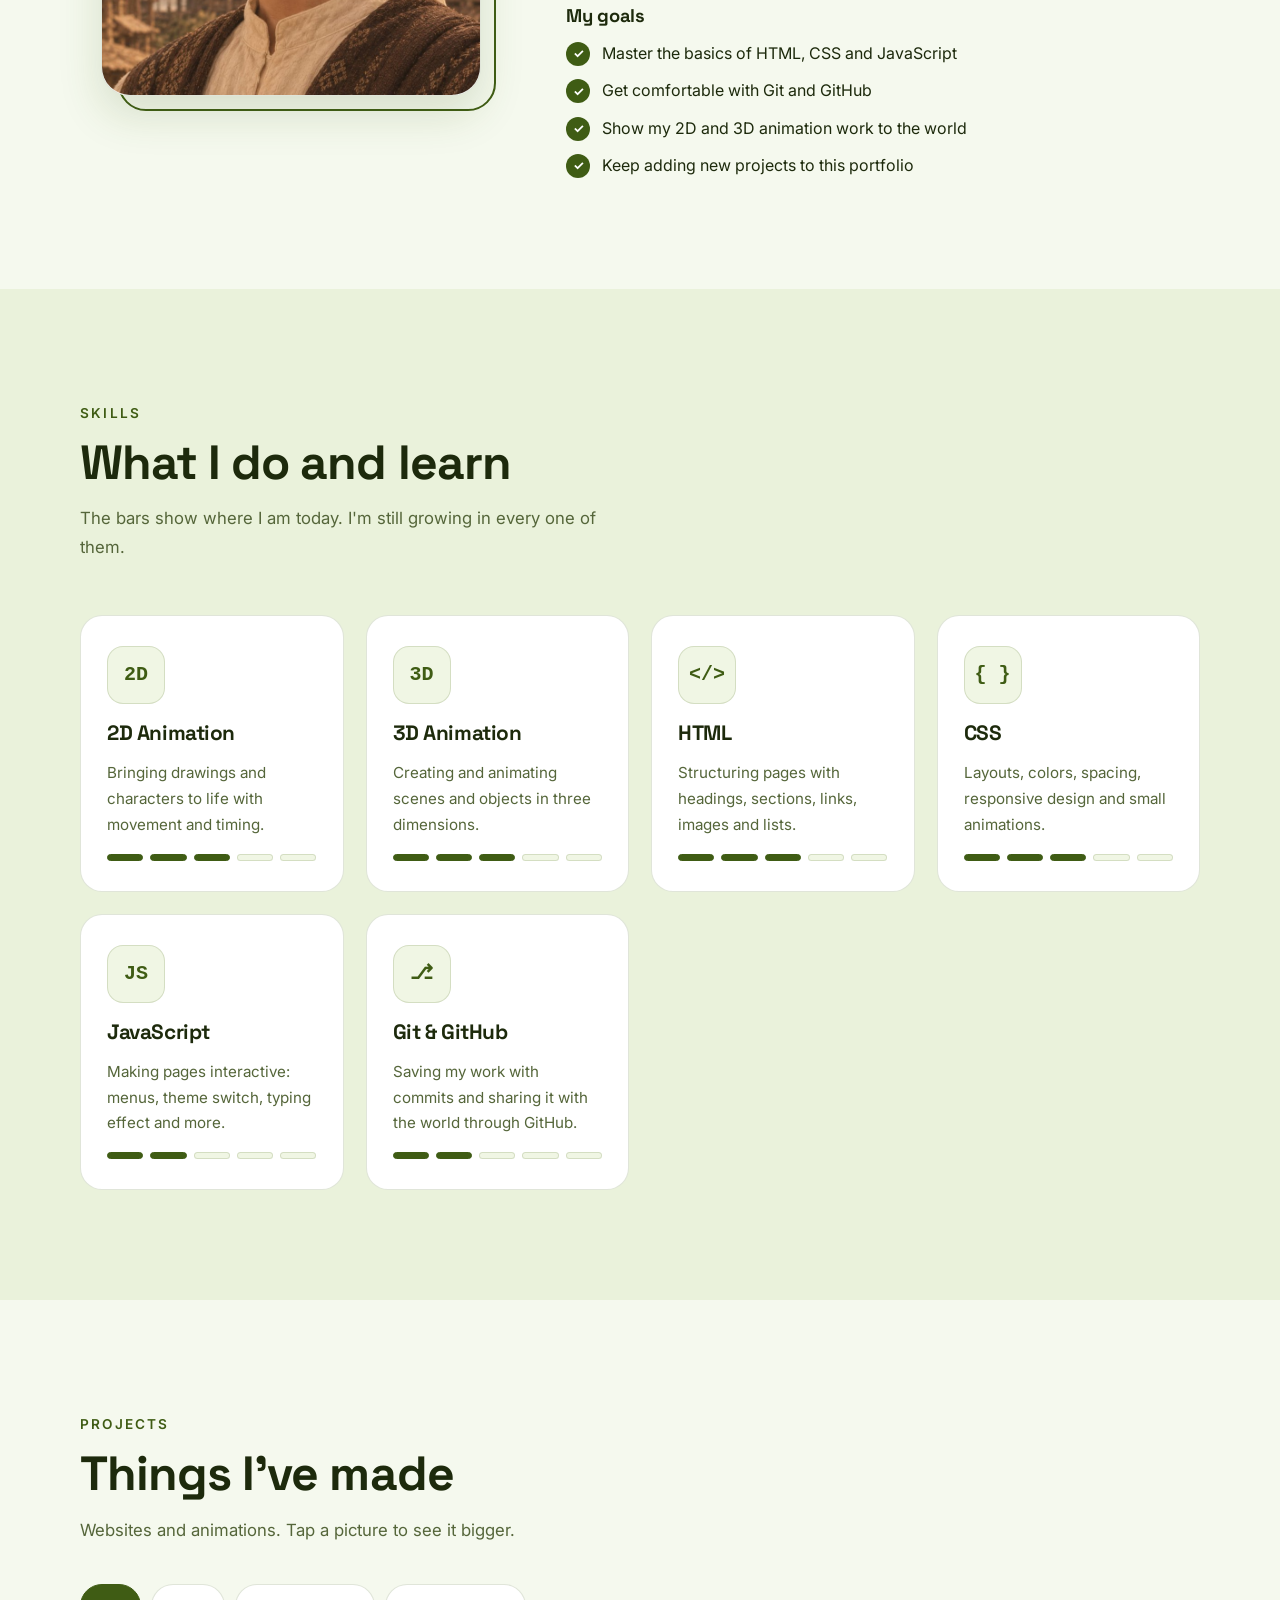
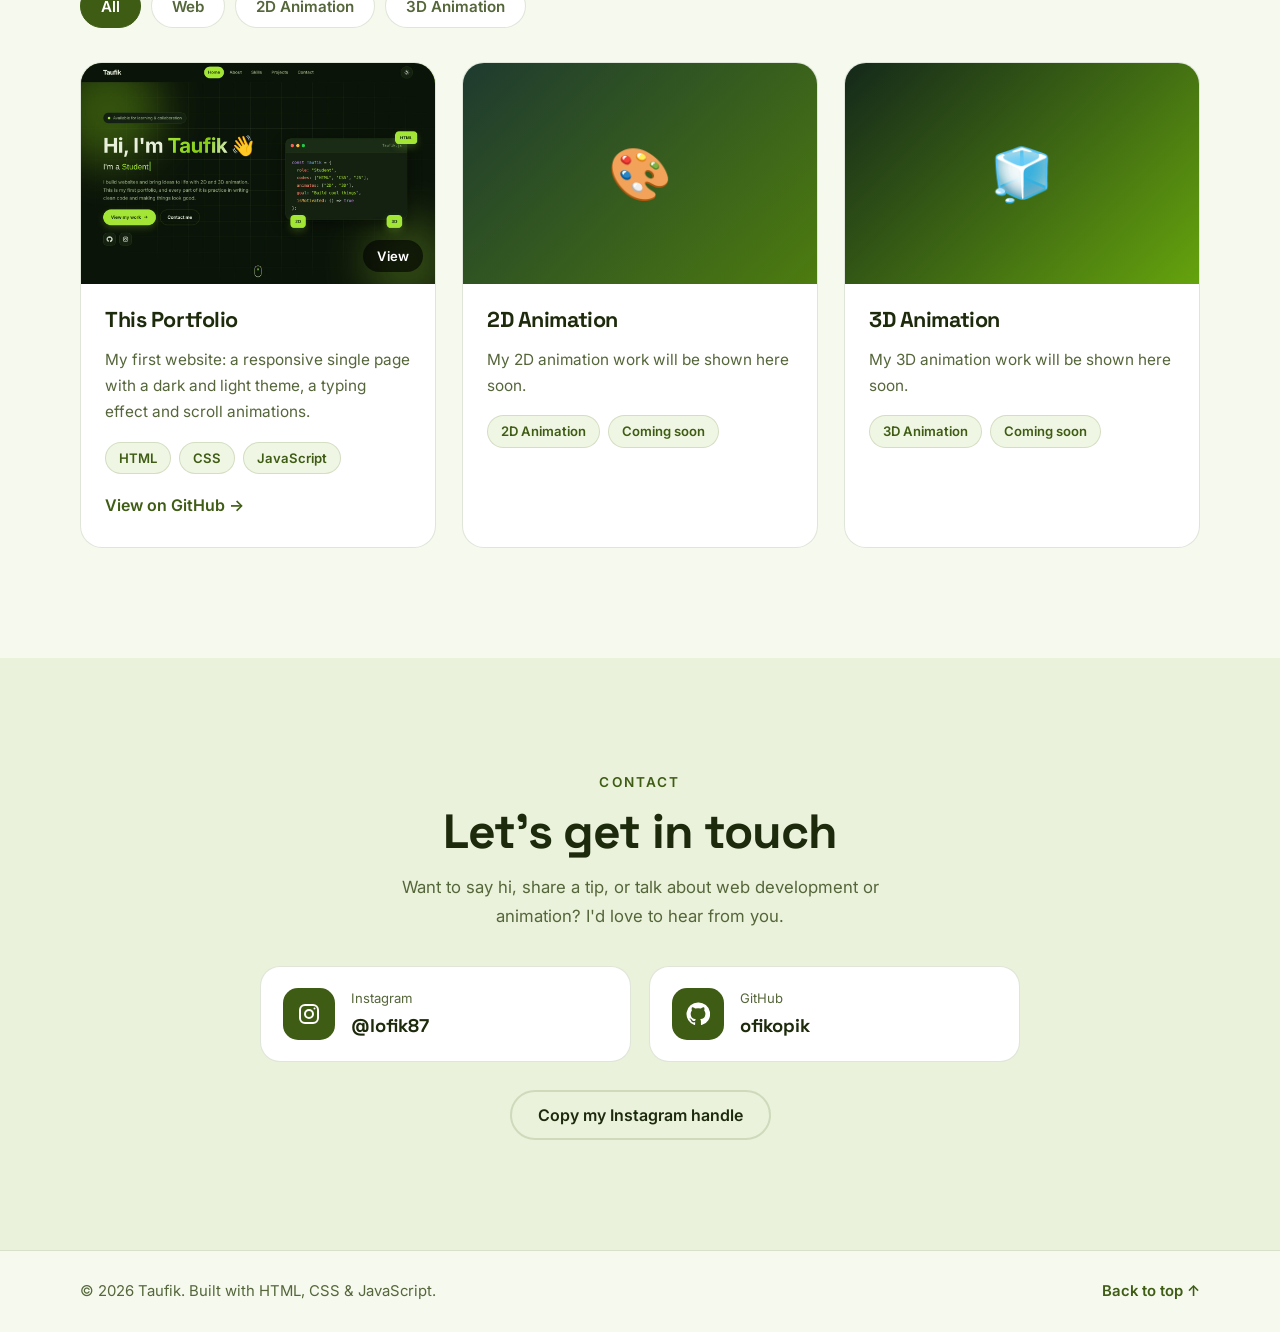
==== commit 1989ceb5: "Point the project link to the renamed repository (Portofolioku) Co-Authored-By: Claude Sonnet 5.5 <n" ====
--- a/index.html
+++ b/index.html
@@ -281,7 +281,7 @@
                             <ul class="tags">
                                 <li>HTML</li><li>CSS</li><li>JavaScript</li>
                             </ul>
-                            <a class="link-arrow" href="https://github.com/ofikopik/latihan-membuat-portofolio-sediri" target="_blank" rel="noopener">
+                            <a class="link-arrow" href="https://github.com/ofikopik/Portofolioku" target="_blank" rel="noopener">
                                 View on GitHub <span aria-hidden="true">→</span>
                             </a>
                         </div>
